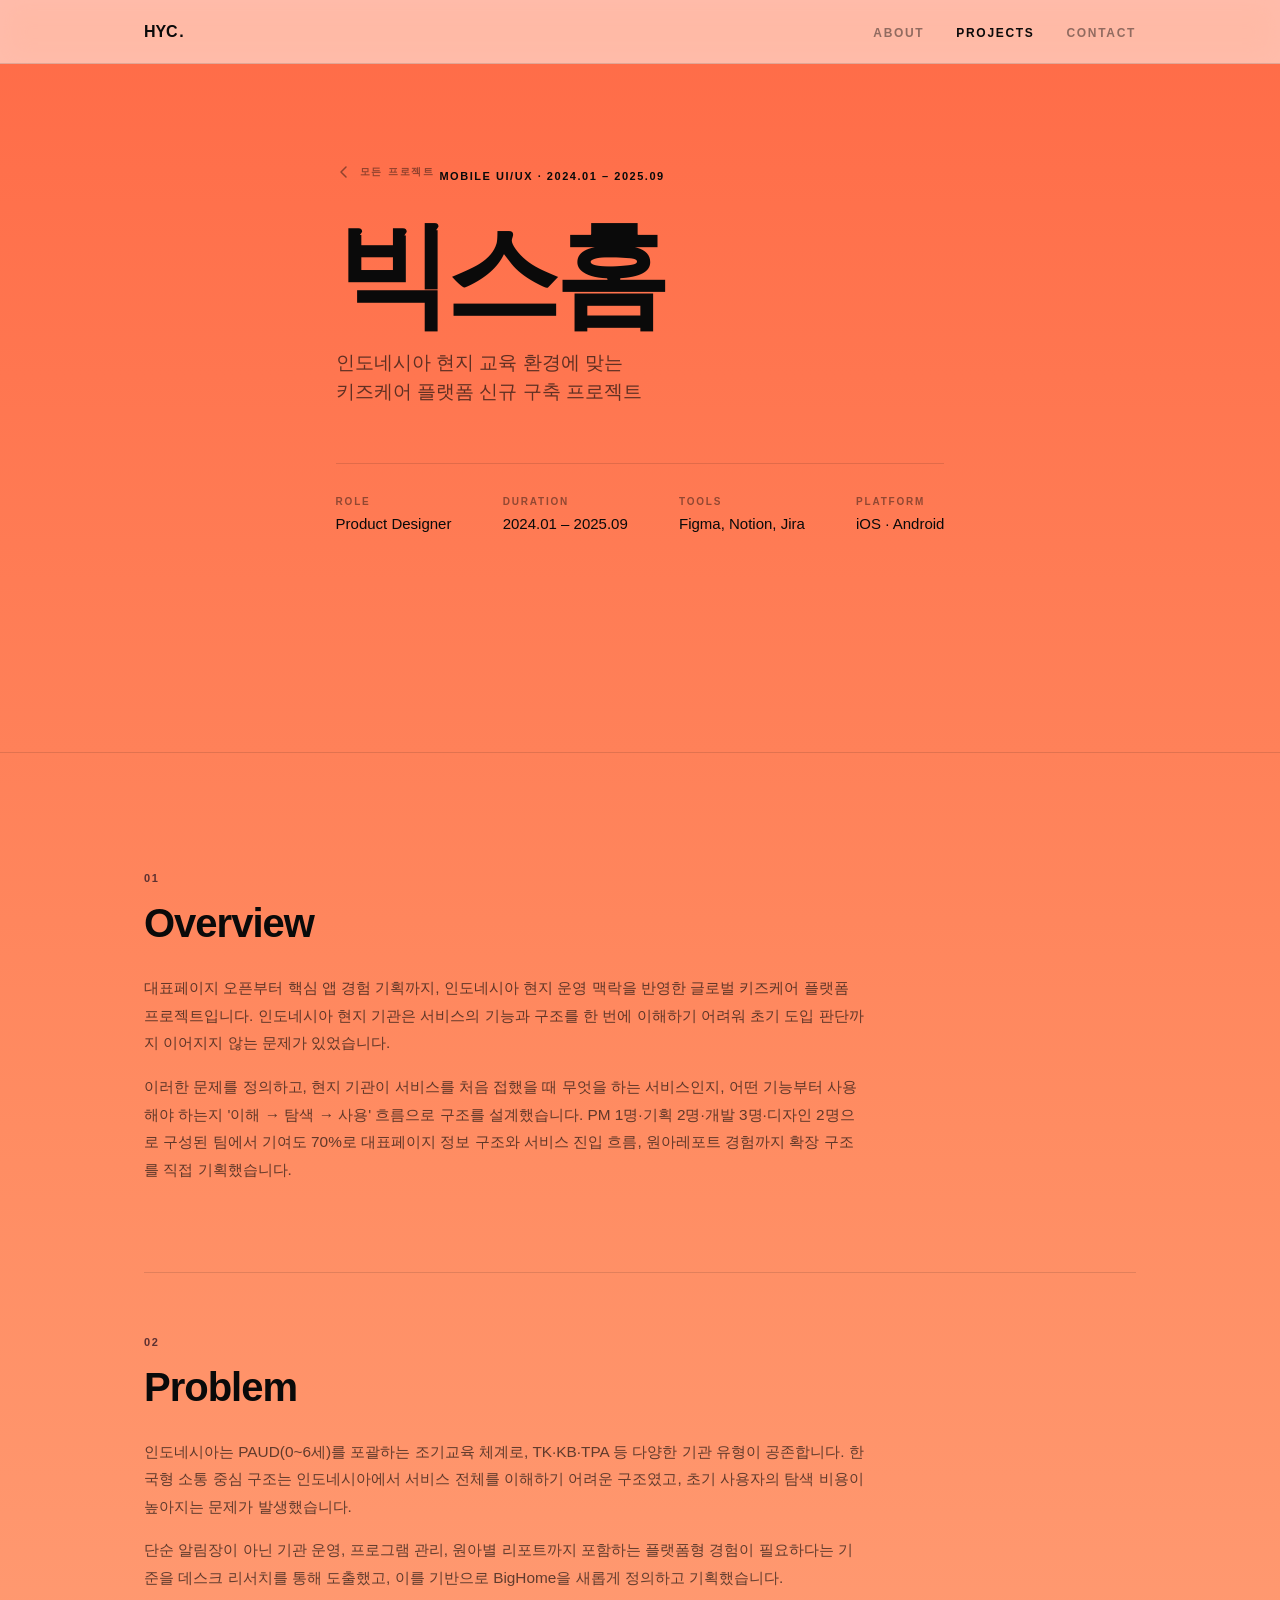
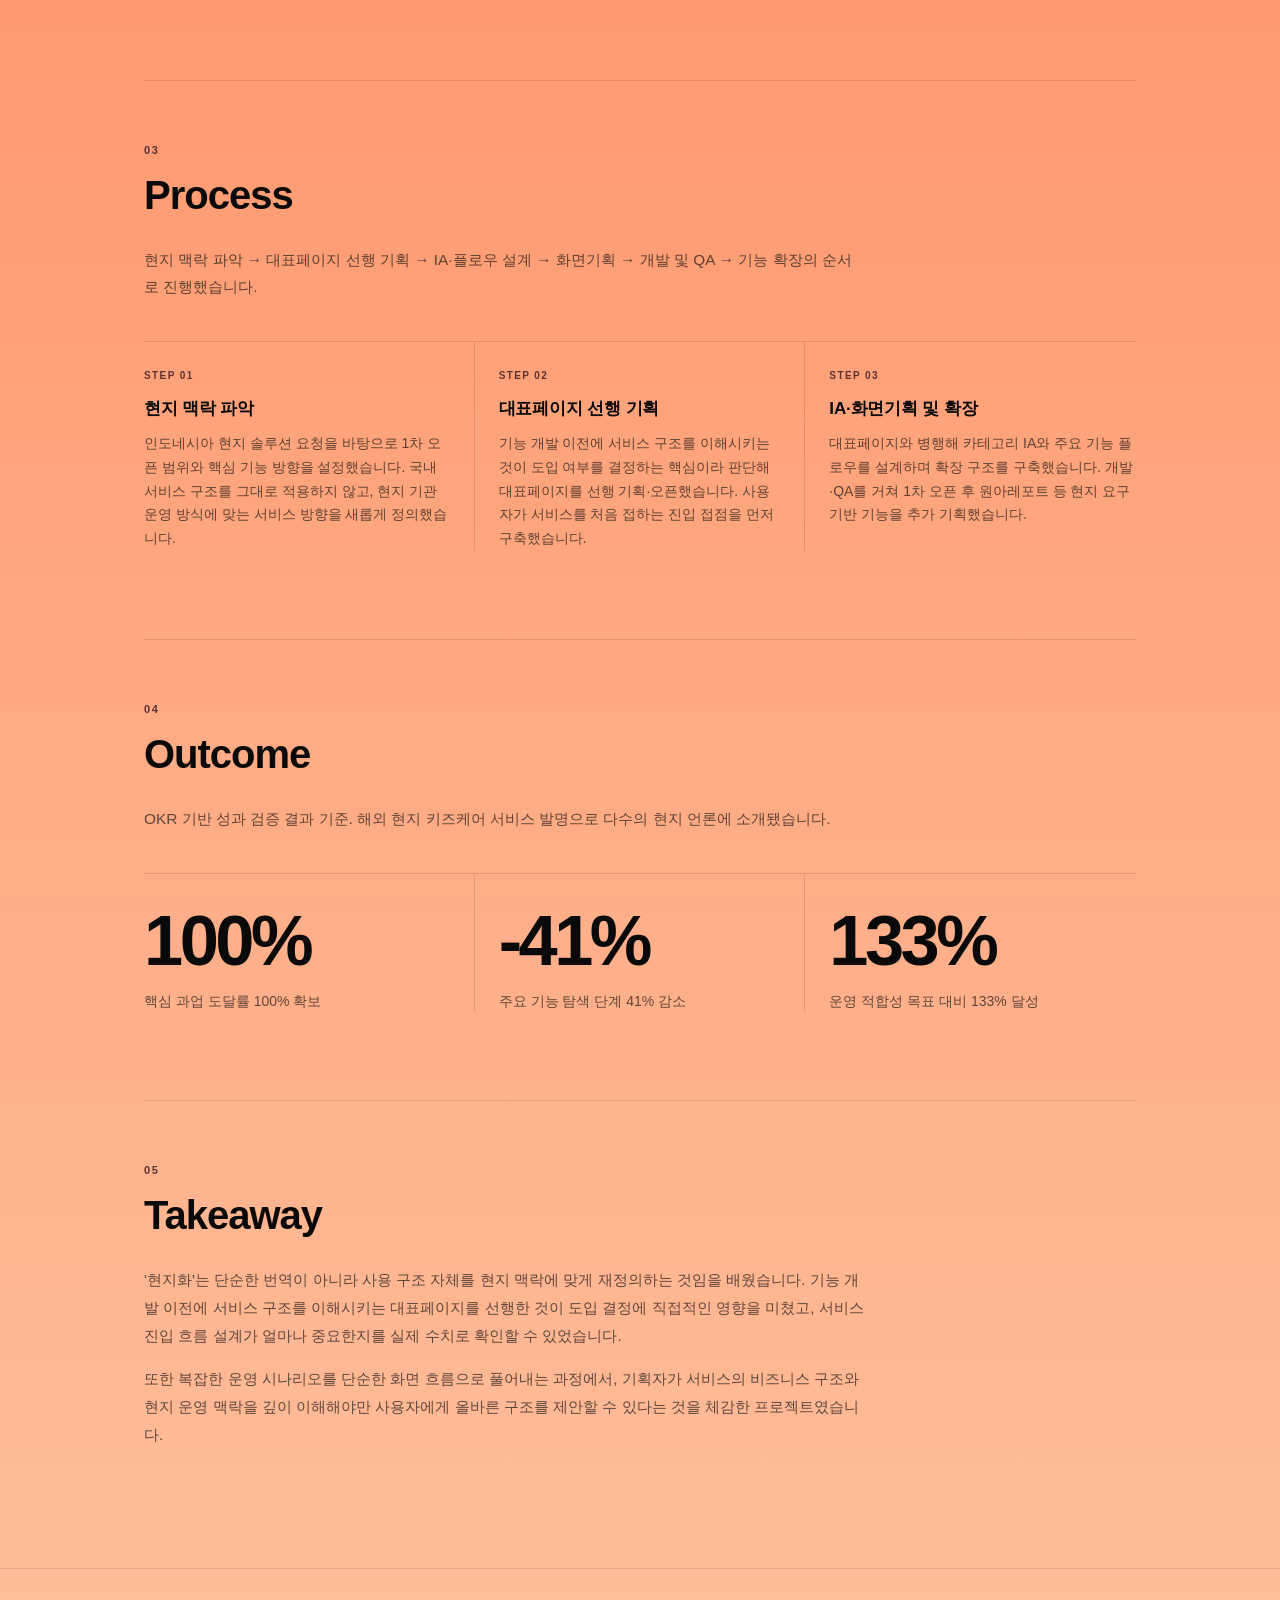
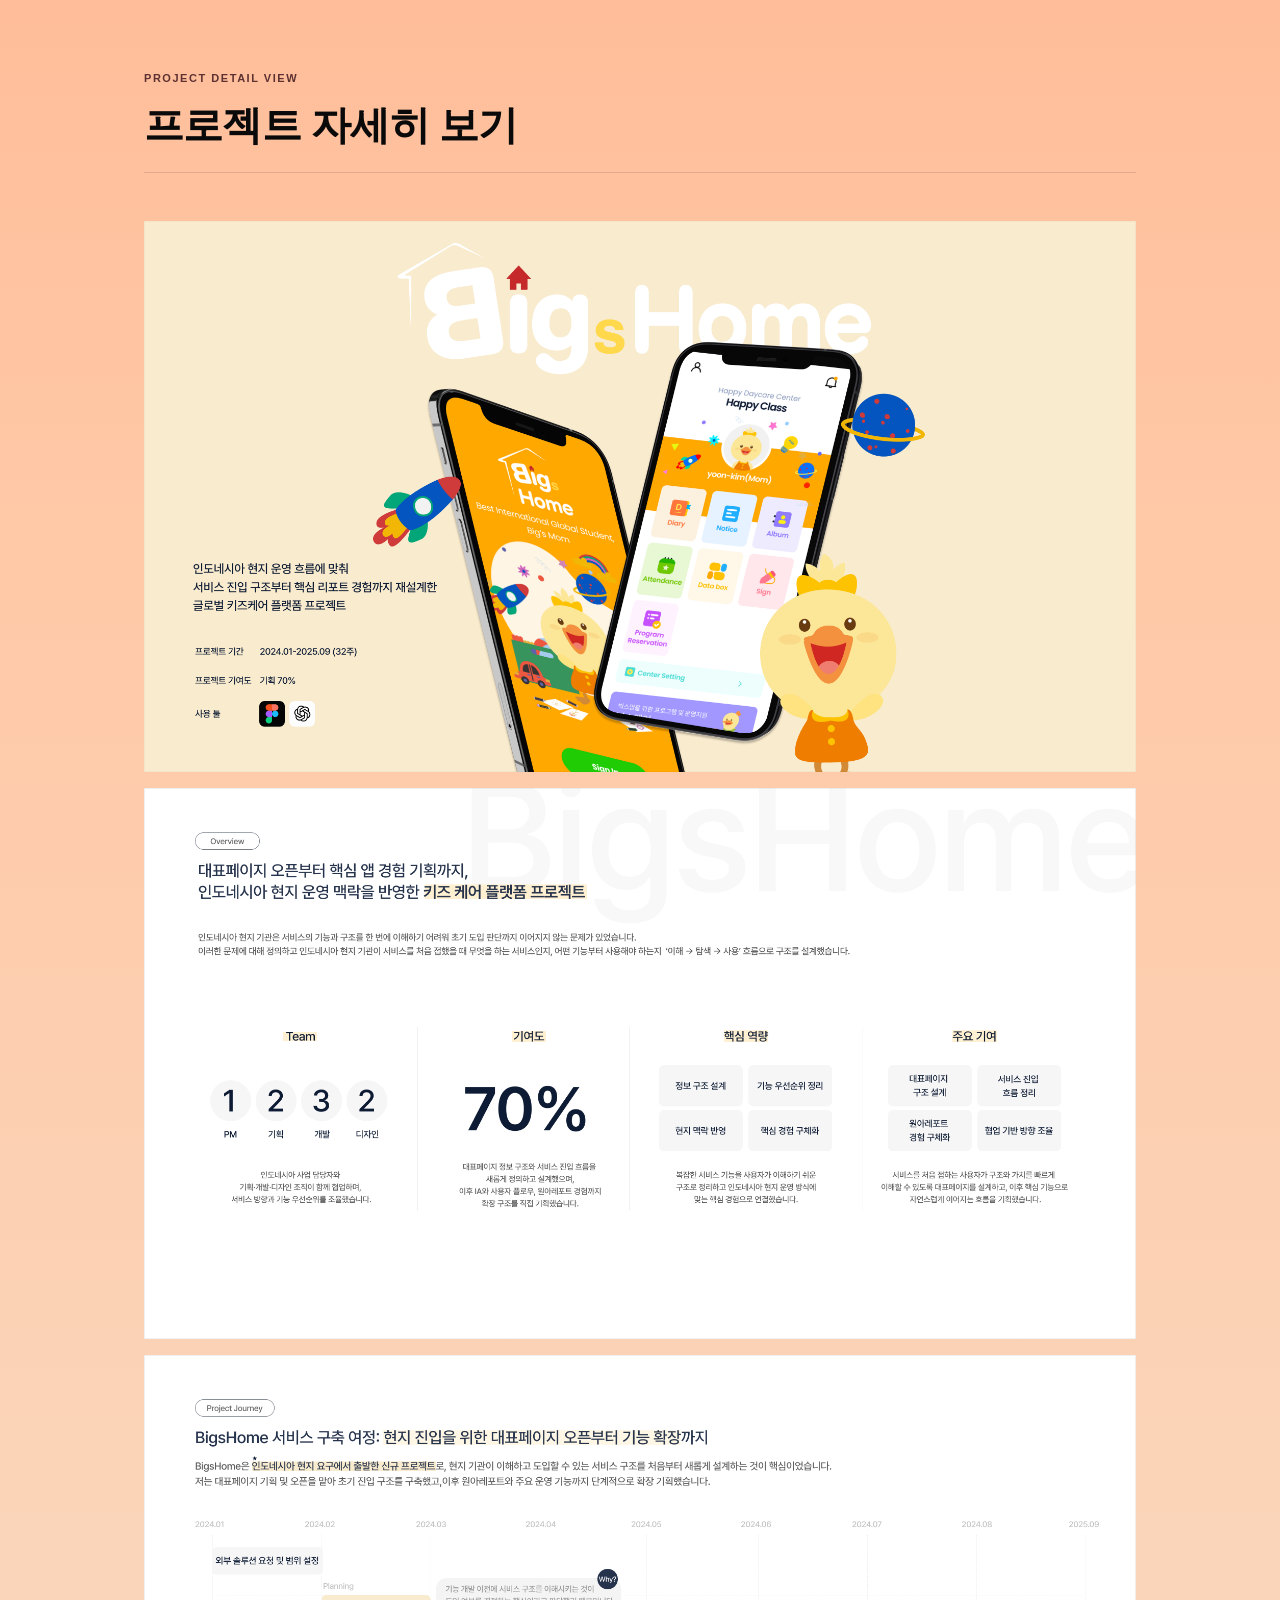
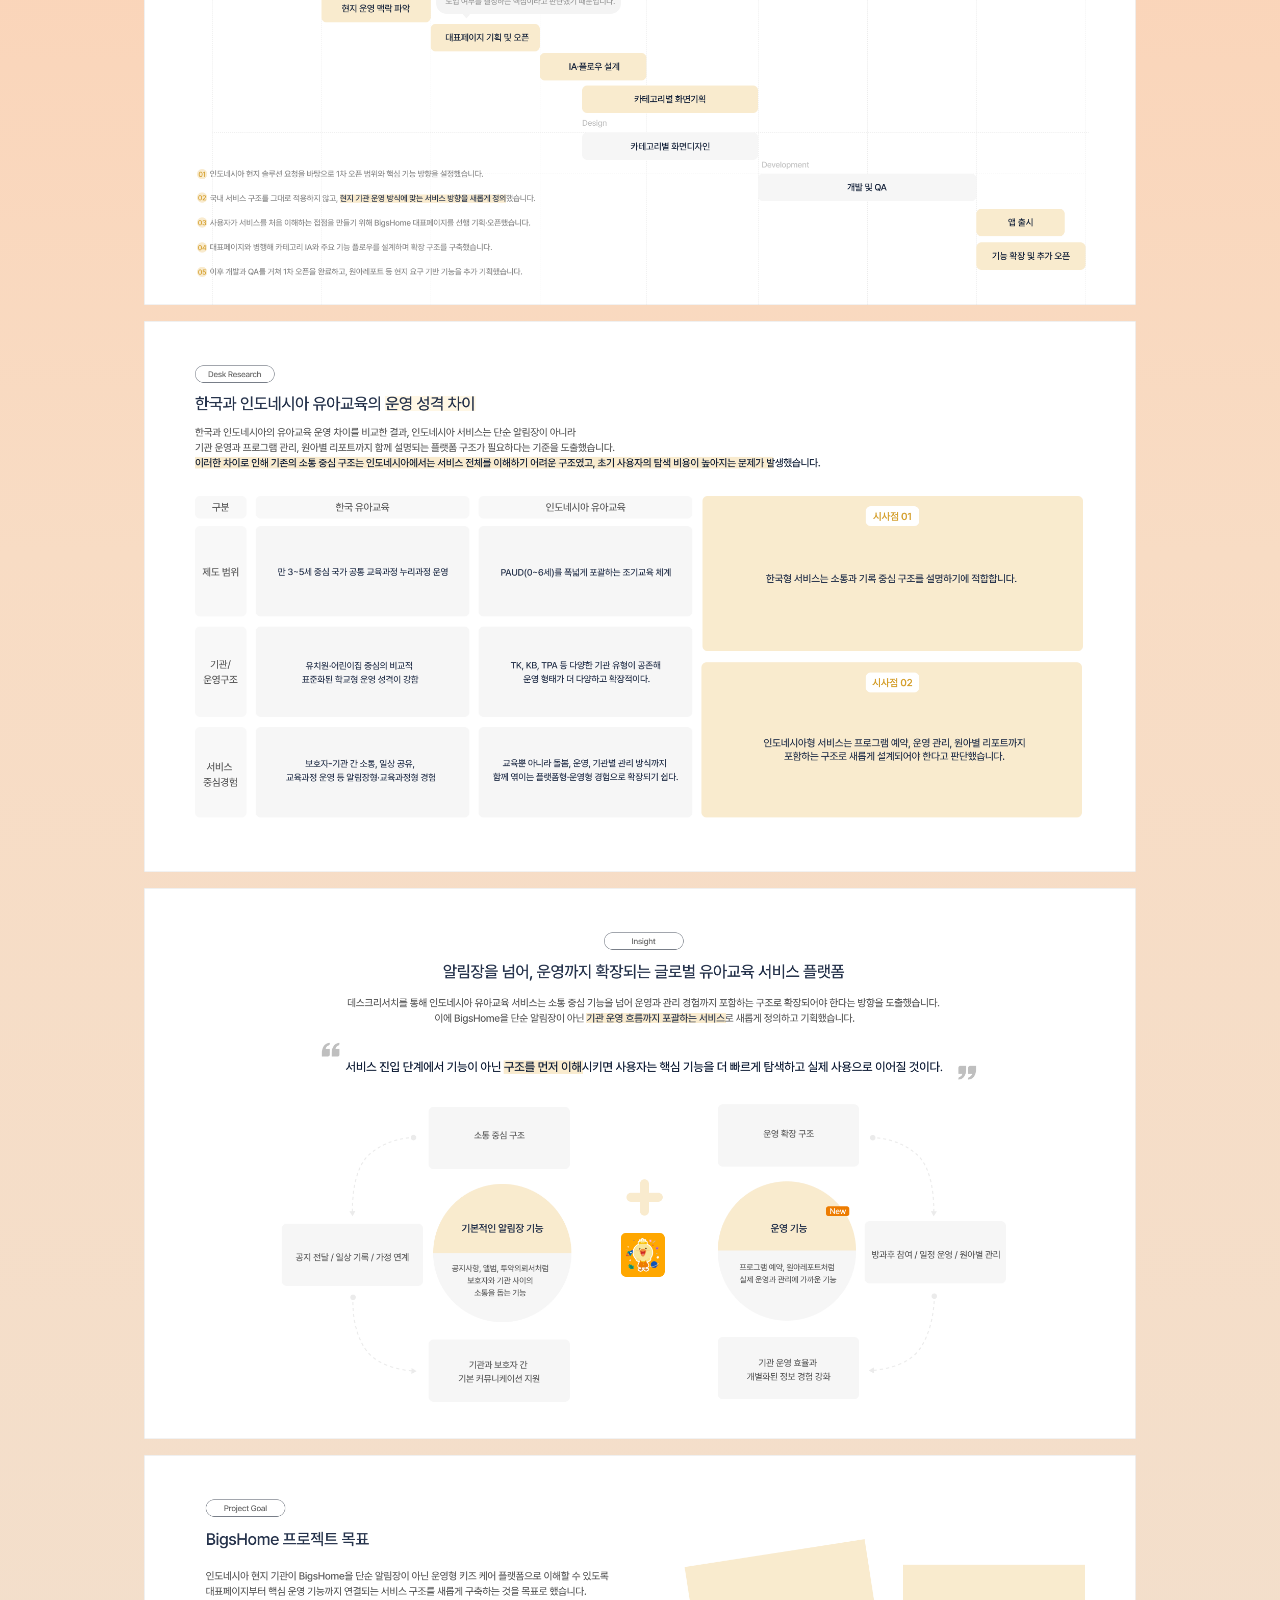
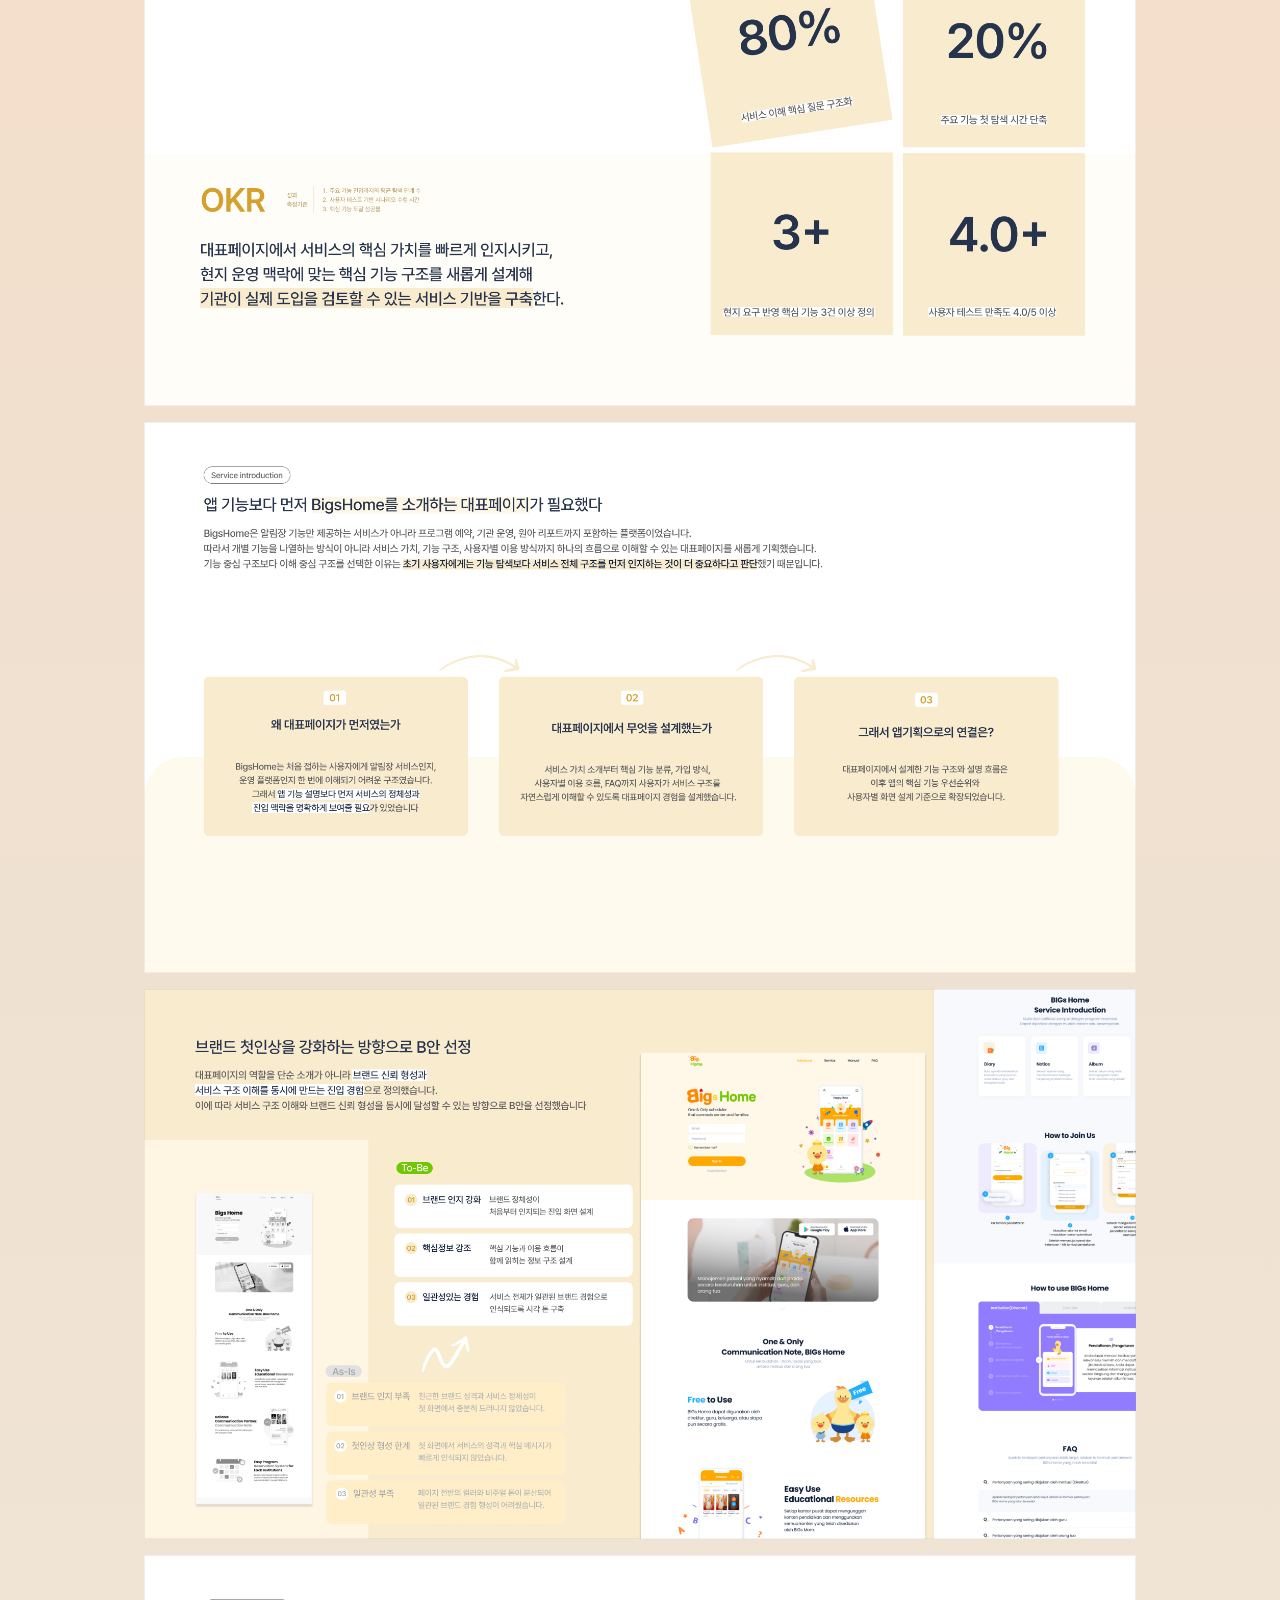
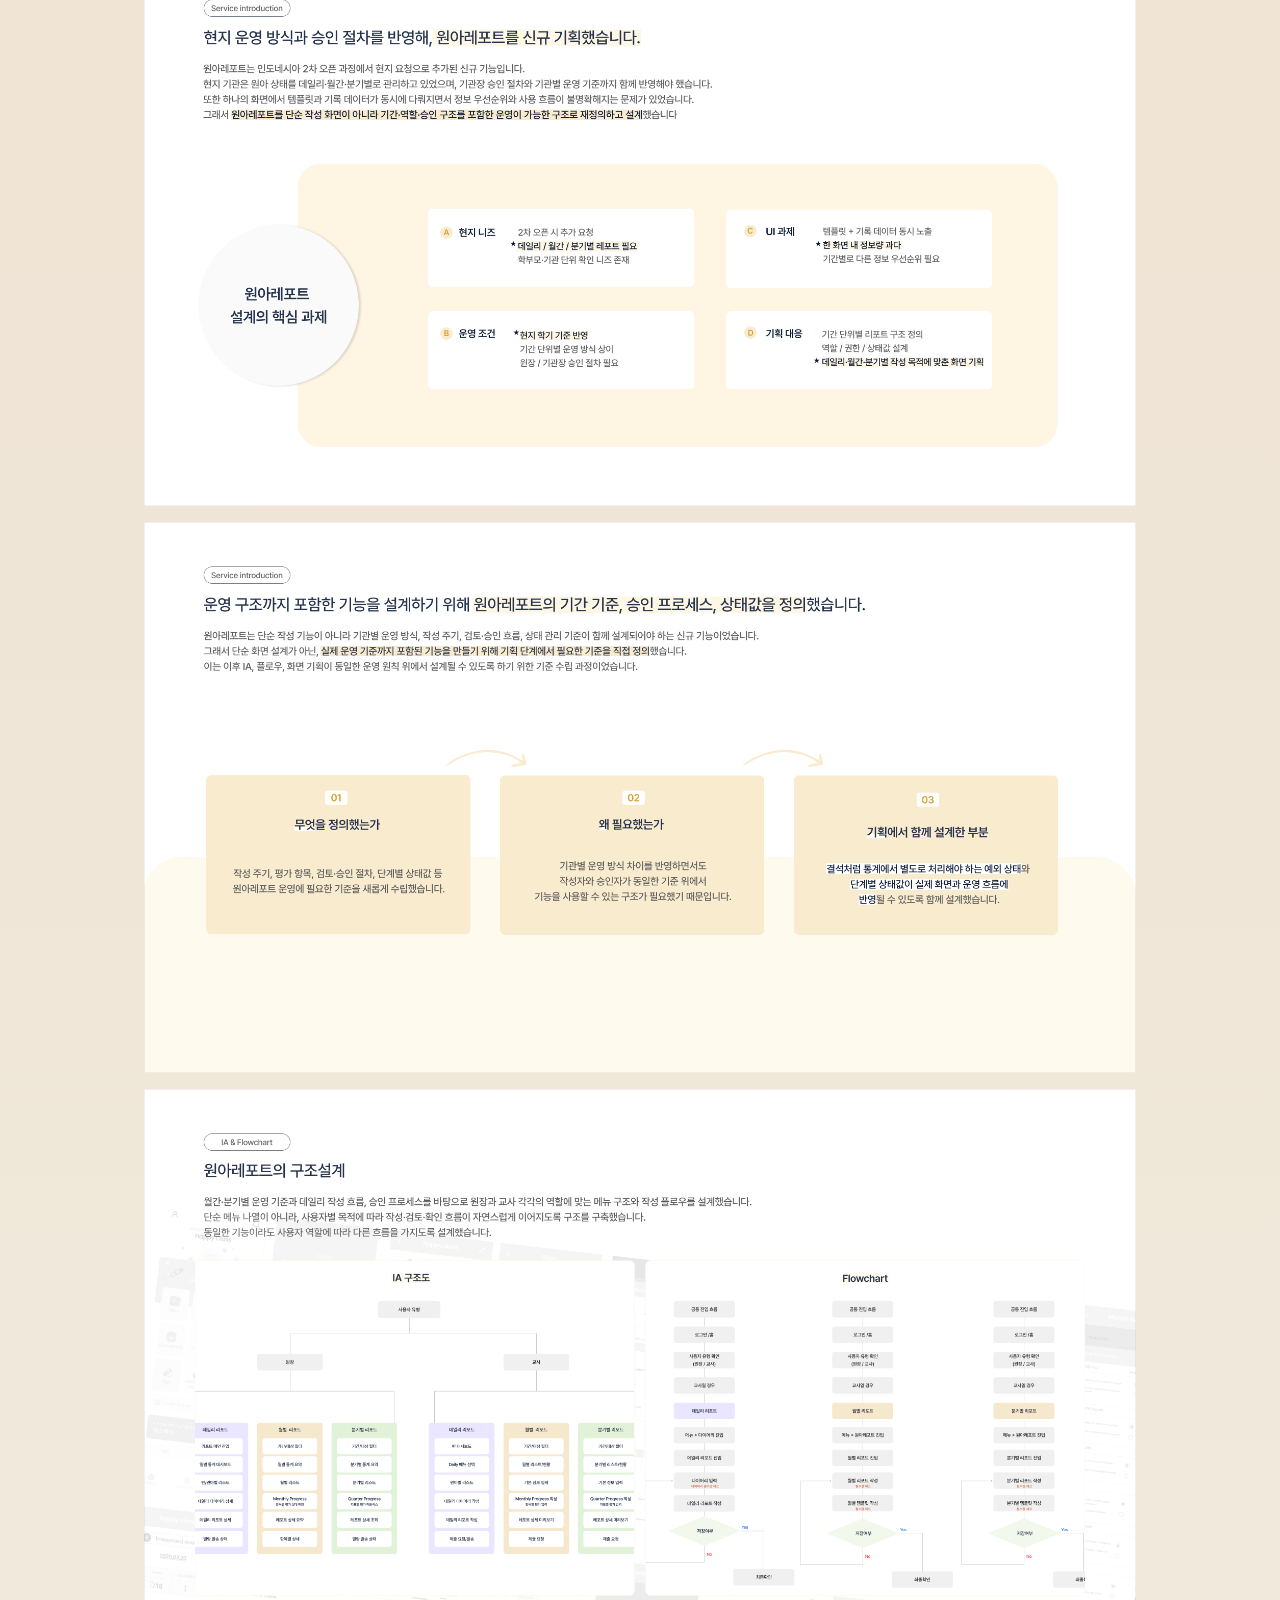
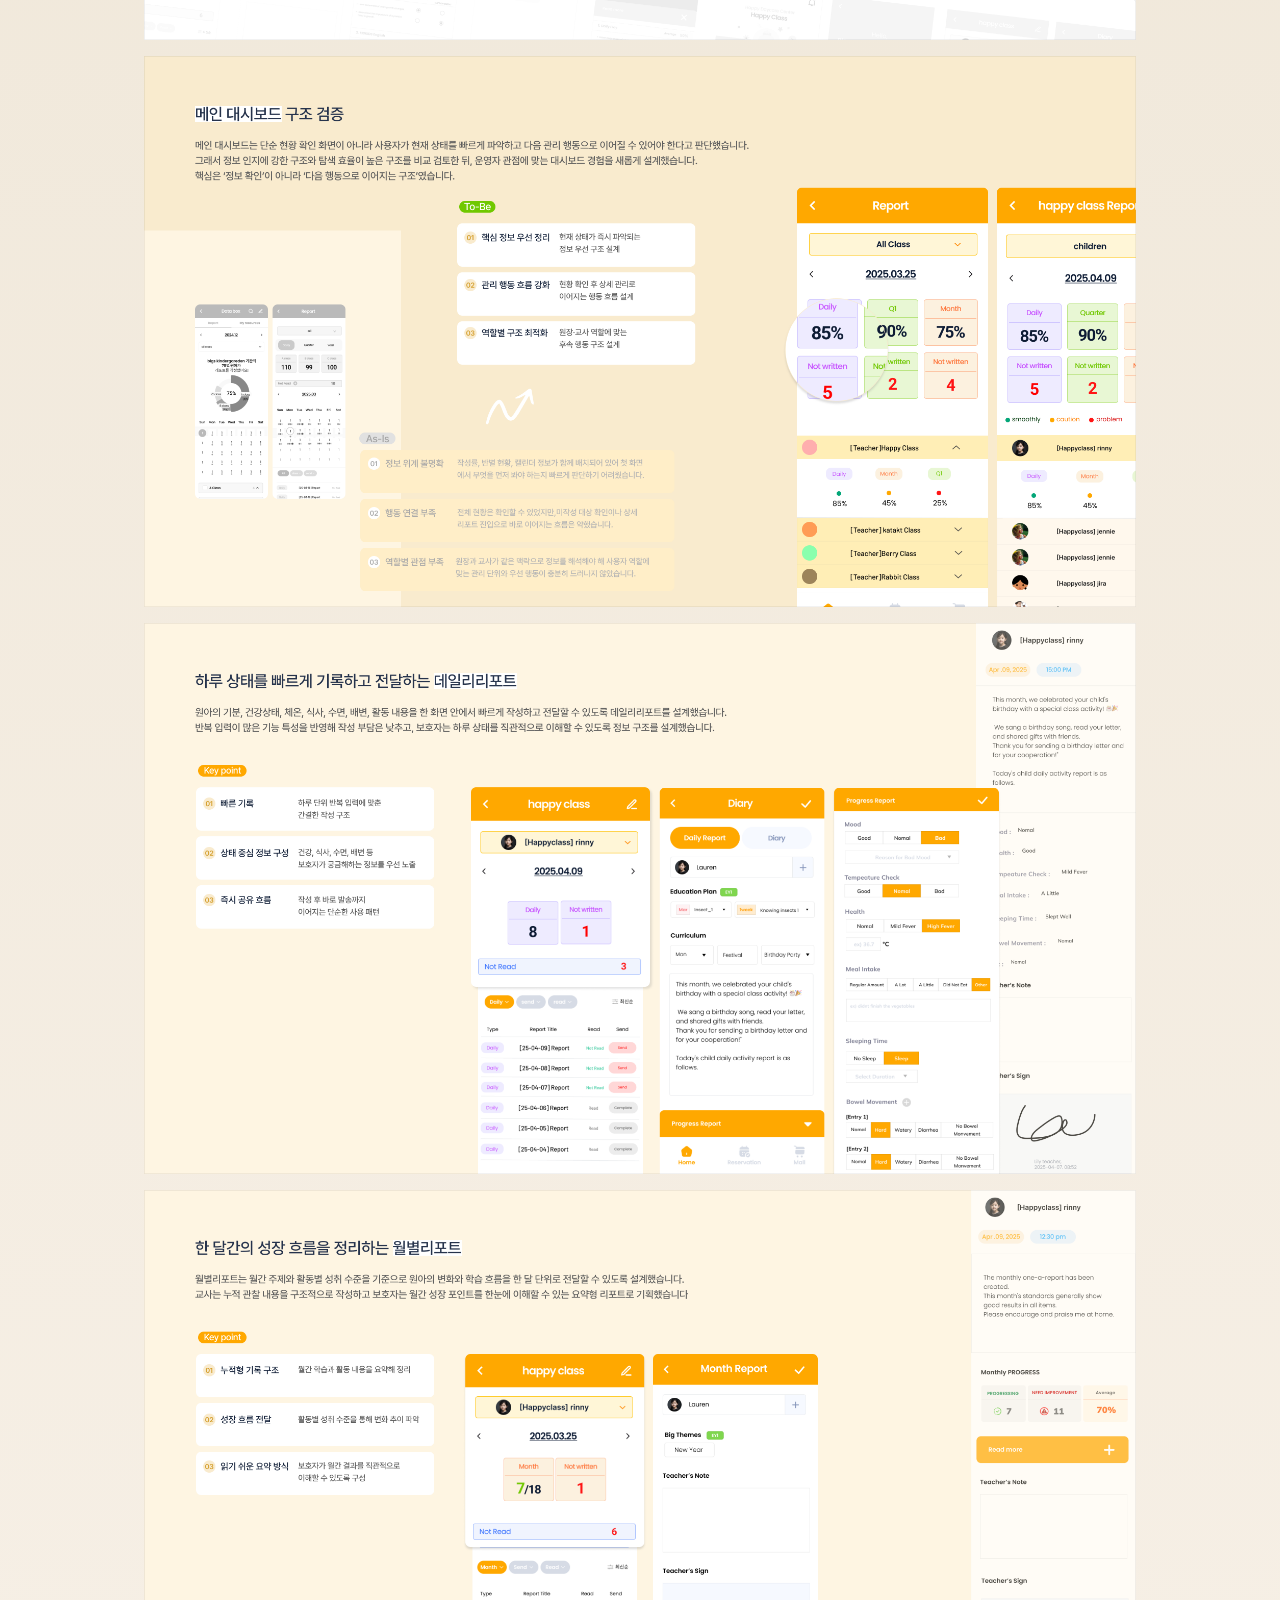
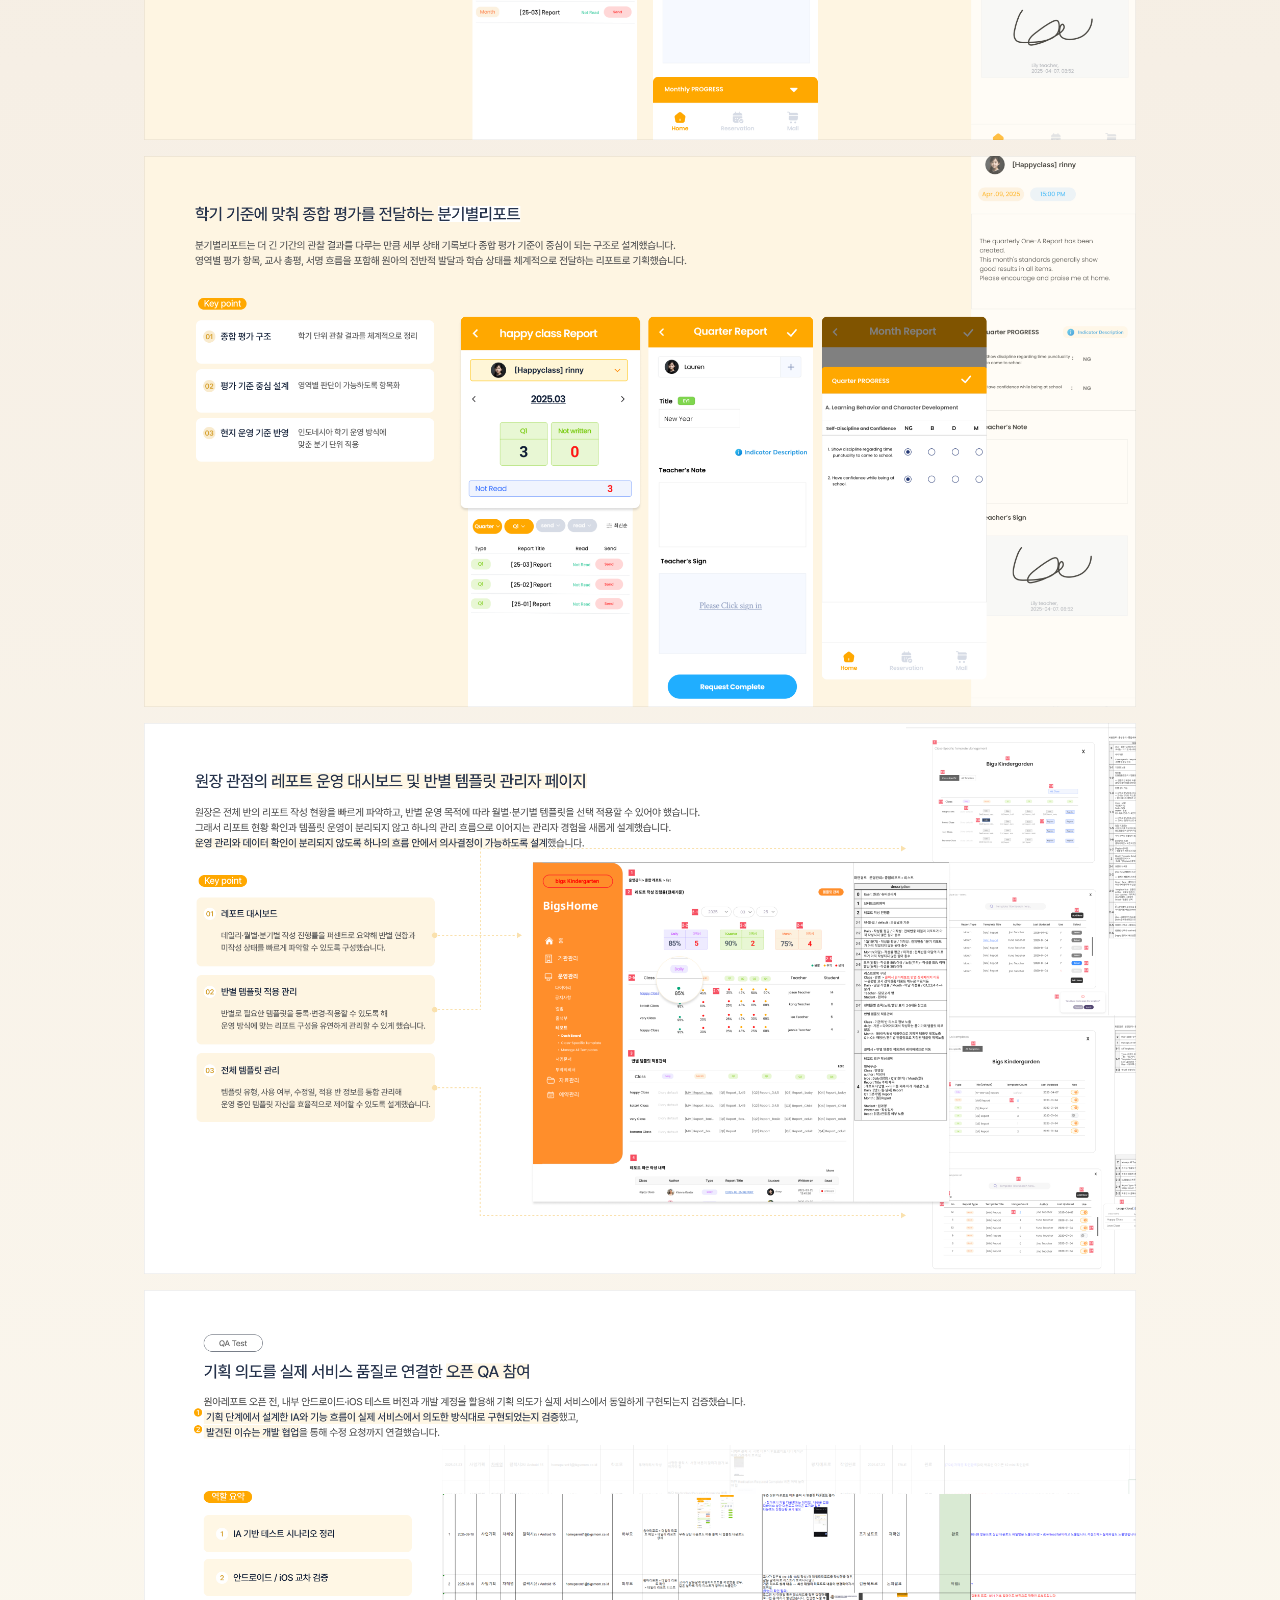
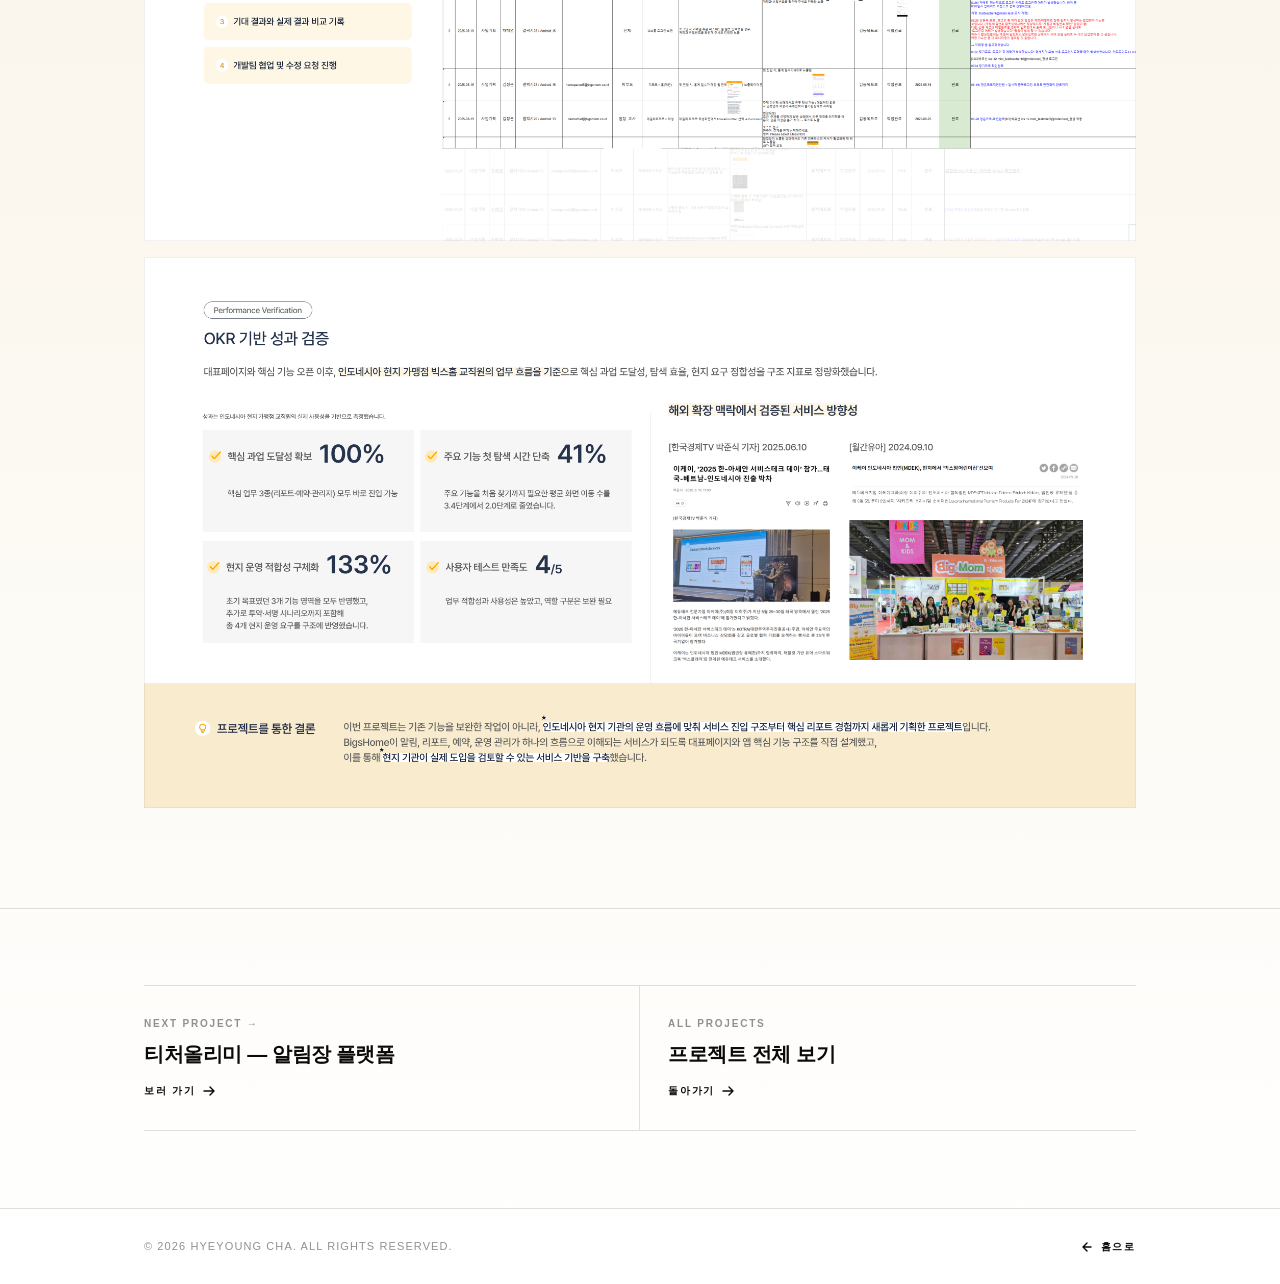
==== project-01.html @ 9a7ed99f "feat: initial portfolio site" ====
<!DOCTYPE html>
<html lang="ko">
<head>
  <meta charset="UTF-8" />
  <meta name="viewport" content="width=device-width, initial-scale=1.0" />
  <title>빅스홈 — 인도네시아 키즈케어 플랫폼 | Hyeyoung Cha</title>
  <meta name="description" content="인도네시아 현지 교육 환경과 운영 방식에 맞춘 키즈케어 플랫폼 신규 구축 프로젝트. 핵심과업 도달률 100%, 평균이동단계 41% 개선." />
  <meta name="author" content="Hyeyoung Cha" />
  <meta property="og:type" content="article" />
  <meta property="og:title" content="빅스홈 — 인도네시아 키즈케어 플랫폼" />
  <meta property="og:description" content="인도네시아 현지 교육 환경과 운영 방식에 맞춘 키즈케어 플랫폼 신규 구축 프로젝트." />
  <meta property="og:image" content="images/01_bixhome/01_빅스홈_표지.png" />
  <meta property="og:locale" content="ko_KR" />
  <meta name="twitter:card" content="summary_large_image" />
  <meta name="twitter:title" content="빅스홈 — 인도네시아 키즈케어 플랫폼" />
  <meta name="twitter:image" content="images/01_bixhome/01_빅스홈_표지.png" />
  <link rel="stylesheet" href="style.css" />
</head>
<body>

<nav id="nav">
  <div class="container nav-inner">
    <a href="index.html" class="nav-logo">HYC<span>.</span></a>
    <ul class="nav-links">
      <li><a href="index.html#about">About</a></li>
      <li><a href="index.html#projects" class="active">Projects</a></li>
      <li><a href="index.html#contact">Contact</a></li>
    </ul>
    <button class="nav-toggle" aria-label="메뉴 열기">
      <span></span><span></span><span></span>
    </button>
  </div>
</nav>
<nav class="nav-drawer">
  <a href="index.html#about">About</a>
  <a href="index.html#projects">Projects</a>
  <a href="index.html#contact">Contact</a>
</nav>

<!-- ── Project Hero ── -->
<section class="project-hero">
  <div class="container">
    <div class="project-hero-inner">
      <a href="index.html#projects" class="project-back">
        <svg width="16" height="16" viewBox="0 0 16 16" fill="none">
          <path d="M10 3L5 8l5 5" stroke="currentColor" stroke-width="1.5" stroke-linecap="round" stroke-linejoin="round"/>
        </svg>
        모든 프로젝트
      </a>
      <p class="eyebrow">Mobile UI/UX · 2024.01 – 2025.09</p>
      <h1 class="project-title">빅스홈</h1>
      <p class="project-tagline">
        인도네시아 현지 교육 환경에 맞는<br>
        키즈케어 플랫폼 신규 구축 프로젝트
      </p>
      <div class="project-meta-row">
        <div class="project-meta-item">
          <div class="project-meta-key">Role</div>
          <div class="project-meta-val">Product Designer</div>
        </div>
        <div class="project-meta-item">
          <div class="project-meta-key">Duration</div>
          <div class="project-meta-val">2024.01 – 2025.09</div>
        </div>
        <div class="project-meta-item">
          <div class="project-meta-key">Tools</div>
          <div class="project-meta-val">Figma, Notion, Jira</div>
        </div>
        <div class="project-meta-item">
          <div class="project-meta-key">Platform</div>
          <div class="project-meta-val">iOS · Android</div>
        </div>
      </div>
    </div>
  </div>
</section>


<!-- ── Project Body ── -->
<section class="project-body">
  <div class="container">

    <!-- Overview -->
    <div class="project-section reveal">
      <div class="project-section-num">01</div>
      <h2 class="project-section-title">Overview</h2>
      <p class="project-section-body">
        대표페이지 오픈부터 핵심 앱 경험 기획까지, 인도네시아 현지 운영 맥락을 반영한 글로벌 키즈케어 플랫폼 프로젝트입니다. 인도네시아 현지 기관은 서비스의 기능과 구조를 한 번에 이해하기 어려워 초기 도입 판단까지 이어지지 않는 문제가 있었습니다.
      </p>
      <p class="project-section-body">
        이러한 문제를 정의하고, 현지 기관이 서비스를 처음 접했을 때 무엇을 하는 서비스인지, 어떤 기능부터 사용해야 하는지 '이해 → 탐색 → 사용' 흐름으로 구조를 설계했습니다. PM 1명·기획 2명·개발 3명·디자인 2명으로 구성된 팀에서 기여도 70%로 대표페이지 정보 구조와 서비스 진입 흐름, 원아레포트 경험까지 확장 구조를 직접 기획했습니다.
      </p>
    </div>

    <!-- Problem -->
    <div class="project-section reveal">
      <div class="project-section-num">02</div>
      <h2 class="project-section-title">Problem</h2>
      <p class="project-section-body">
        인도네시아는 PAUD(0~6세)를 포괄하는 조기교육 체계로, TK·KB·TPA 등 다양한 기관 유형이 공존합니다. 한국형 소통 중심 구조는 인도네시아에서 서비스 전체를 이해하기 어려운 구조였고, 초기 사용자의 탐색 비용이 높아지는 문제가 발생했습니다.
      </p>
      <p class="project-section-body">
        단순 알림장이 아닌 기관 운영, 프로그램 관리, 원아별 리포트까지 포함하는 플랫폼형 경험이 필요하다는 기준을 데스크 리서치를 통해 도출했고, 이를 기반으로 BigHome을 새롭게 정의하고 기획했습니다.
      </p>
    </div>

    <!-- Process -->
    <div class="project-section reveal">
      <div class="project-section-num">03</div>
      <h2 class="project-section-title">Process</h2>
      <p class="project-section-body">현지 맥락 파악 → 대표페이지 선행 기획 → IA·플로우 설계 → 화면기획 → 개발 및 QA → 기능 확장의 순서로 진행했습니다.</p>
      <div class="process-steps">
        <div class="process-step">
          <div class="process-step-num">STEP 01</div>
          <div class="process-step-title">현지 맥락 파악</div>
          <p class="process-step-desc">인도네시아 현지 솔루션 요청을 바탕으로 1차 오픈 범위와 핵심 기능 방향을 설정했습니다. 국내 서비스 구조를 그대로 적용하지 않고, 현지 기관 운영 방식에 맞는 서비스 방향을 새롭게 정의했습니다.</p>
        </div>
        <div class="process-step">
          <div class="process-step-num">STEP 02</div>
          <div class="process-step-title">대표페이지 선행 기획</div>
          <p class="process-step-desc">기능 개발 이전에 서비스 구조를 이해시키는 것이 도입 여부를 결정하는 핵심이라 판단해 대표페이지를 선행 기획·오픈했습니다. 사용자가 서비스를 처음 접하는 진입 접점을 먼저 구축했습니다.</p>
        </div>
        <div class="process-step">
          <div class="process-step-num">STEP 03</div>
          <div class="process-step-title">IA·화면기획 및 확장</div>
          <p class="process-step-desc">대표페이지와 병행해 카테고리 IA와 주요 기능 플로우를 설계하며 확장 구조를 구축했습니다. 개발·QA를 거쳐 1차 오픈 후 원아레포트 등 현지 요구 기반 기능을 추가 기획했습니다.</p>
        </div>
      </div>
    </div>

    <!-- Outcome -->
    <div class="project-section reveal">
      <div class="project-section-num">04</div>
      <h2 class="project-section-title">Outcome</h2>
      <p class="project-section-body">OKR 기반 성과 검증 결과 기준. 해외 현지 키즈케어 서비스 발명으로 다수의 현지 언론에 소개됐습니다.</p>
      <div class="outcome-grid">
        <div class="outcome-card">
          <div class="outcome-num">100%</div>
          <p class="outcome-desc">핵심 과업 도달률 100% 확보</p>
        </div>
        <div class="outcome-card">
          <div class="outcome-num">-41%</div>
          <p class="outcome-desc">주요 기능 탐색 단계 41% 감소</p>
        </div>
        <div class="outcome-card">
          <div class="outcome-num">133%</div>
          <p class="outcome-desc">운영 적합성 목표 대비 133% 달성</p>
        </div>
      </div>
    </div>

    <!-- Reflection -->
    <div class="project-section reveal">
      <div class="project-section-num">05</div>
      <h2 class="project-section-title">Takeaway</h2>
      <p class="project-section-body">
        '현지화'는 단순한 번역이 아니라 사용 구조 자체를 현지 맥락에 맞게 재정의하는 것임을 배웠습니다. 기능 개발 이전에 서비스 구조를 이해시키는 대표페이지를 선행한 것이 도입 결정에 직접적인 영향을 미쳤고, 서비스 진입 흐름 설계가 얼마나 중요한지를 실제 수치로 확인할 수 있었습니다.
      </p>
      <p class="project-section-body">
        또한 복잡한 운영 시나리오를 단순한 화면 흐름으로 풀어내는 과정에서, 기획자가 서비스의 비즈니스 구조와 현지 운영 맥락을 깊이 이해해야만 사용자에게 올바른 구조를 제안할 수 있다는 것을 체감한 프로젝트였습니다.
      </p>
    </div>

  </div>
</section>

<!-- ── Image Gallery ── -->
<section class="project-gallery">
  <div class="container">
    <div class="gallery-header">
      <p class="eyebrow">Project Detail View</p>
      <h2>프로젝트 자세히 보기</h2>
    </div>
    <div class="gallery-grid">
      <img src="images/01_bixhome/01_빅스홈_표지.png" loading="lazy" alt="빅스홈 표지" class="gallery-img" />
      <img src="images/01_bixhome/02_빅스홈_프로젝트 소개.png" loading="lazy" alt="프로젝트 소개" class="gallery-img" />
      <img src="images/01_bixhome/03_빅스홈_프로젝트 저니.png" loading="lazy" alt="프로젝트 저니" class="gallery-img" />
      <img src="images/01_bixhome/04_빅스홈_현지맥락파악.png" loading="lazy" alt="현지맥락파악" class="gallery-img" />
      <img src="images/01_bixhome/05_빅스홈_인사이트.png" loading="lazy" alt="인사이트" class="gallery-img" />
      <img src="images/01_bixhome/06_빅스홈_프로젝트 목표 및 OKR.png" loading="lazy" alt="프로젝트 목표 및 OKR" class="gallery-img" />
      <img src="images/01_bixhome/07_빅스홈_대표페이지 서비스 소개.png" loading="lazy" alt="대표페이지 서비스 소개" class="gallery-img" />
      <img src="images/01_bixhome/08_빅스홈_대표페이지 서비스 소개.png" loading="lazy" alt="대표페이지 서비스 소개" class="gallery-img" />
      <img src="images/01_bixhome/09_빅스홈_원아레포트 서비스 소개.png" loading="lazy" alt="원아레포트 서비스 소개" class="gallery-img" />
      <img src="images/01_bixhome/10_빅스홈_원아레포트 서비스 소개.png" loading="lazy" alt="원아레포트 서비스 소개" class="gallery-img" />
      <img src="images/01_bixhome/11_빅스홈_원아레포트 서비스 소개.png" loading="lazy" alt="원아레포트 서비스 소개" class="gallery-img" />
      <img src="images/01_bixhome/12_빅스홈_원아레포트 서비스 소개.png" loading="lazy" alt="원아레포트 서비스 소개" class="gallery-img" />
      <img src="images/01_bixhome/13_빅스홈_원아레포트 서비스 소개.png" loading="lazy" alt="원아레포트 서비스 소개" class="gallery-img" />
      <img src="images/01_bixhome/14_빅스홈_원아레포트 서비스 소개.png" loading="lazy" alt="원아레포트 서비스 소개" class="gallery-img" />
      <img src="images/01_bixhome/15_빅스홈_원아레포트 서비스 소개.png" loading="lazy" alt="원아레포트 서비스 소개" class="gallery-img" />
      <img src="images/01_bixhome/16_빅스홈_원아레포트 관리자화면설계.png" loading="lazy" alt="관리자화면설계" class="gallery-img" />
      <img src="images/01_bixhome/17_빅스홈_원아레포트 QA진행.png" loading="lazy" alt="QA진행" class="gallery-img" />
      <img src="images/01_bixhome/18_빅스홈_OKR 기반성과검증.png" loading="lazy" alt="OKR 기반성과검증" class="gallery-img" />
    </div>
  </div>
</section>

<!-- ── Project Navigation ── -->
<div class="project-nav-section">
  <div class="container">
    <div class="project-nav-grid">
      <a href="project-02.html" class="project-nav-card">
        <div class="project-nav-dir">Next Project →</div>
        <div class="project-nav-title">티처올리미 — 알림장 플랫폼</div>
        <div class="project-nav-cta">
          보러 가기
          <svg width="14" height="14" viewBox="0 0 14 14" fill="none">
            <path d="M2 7h10M8 3l4 4-4 4" stroke="currentColor" stroke-width="1.4" stroke-linecap="round" stroke-linejoin="round"/>
          </svg>
        </div>
      </a>
      <a href="index.html#projects" class="project-nav-card">
        <div class="project-nav-dir">All Projects</div>
        <div class="project-nav-title">프로젝트 전체 보기</div>
        <div class="project-nav-cta">
          돌아가기
          <svg width="14" height="14" viewBox="0 0 14 14" fill="none">
            <path d="M2 7h10M8 3l4 4-4 4" stroke="currentColor" stroke-width="1.4" stroke-linecap="round" stroke-linejoin="round"/>
          </svg>
        </div>
      </a>
    </div>
  </div>
</div>

<!-- ── Footer ── -->
<footer>
  <div class="container footer-inner">
    <p class="footer-copy">© 2026 Hyeyoung Cha. All rights reserved.</p>
    <a href="index.html" class="footer-back">
      <svg width="14" height="14" viewBox="0 0 14 14" fill="none">
        <path d="M10 7H2M6 3L2 7l4 4" stroke="currentColor" stroke-width="1.4" stroke-linecap="round" stroke-linejoin="round"/>
      </svg>
      홈으로
    </a>
  </div>
</footer>

<button id="back-to-top" aria-label="맨 위로 이동">
  <svg width="18" height="18" viewBox="0 0 24 24" fill="none" stroke="currentColor" stroke-width="2" stroke-linecap="round" stroke-linejoin="round"><polyline points="18 15 12 9 6 15"/></svg>
</button>

<script src="main.js"></script>
</body>
</html>
---- style.css ----
@import url("https://cdn.jsdelivr.net/gh/orioncactus/pretendard@v1.3.9/dist/web/static/pretendard.min.css");

/* ─── Variables (Coral gradient palette) ─── */
:root {
  --ink:    #0A0A0A;
  --ink-65: rgba(10,10,10,.65);
  --ink-45: rgba(10,10,10,.45);
  --ink-35: rgba(10,10,10,.35);
  --ink-25: rgba(10,10,10,.25);
  --ink-12: rgba(10,10,10,.12);
  --ink-06: rgba(10,10,10,.06);
  --paper:  #FDFDFD;
  --paper-2:#F5F4F0;

  --rust:        #5D3131;
  --rust-25:     rgba(93,49,49,.25);
  --coral:       #FF8C61;
  --coral-soft:  #FF986E;
  --coral-line:  rgba(255,128,88,.25);

  --nav-h: 64px;
  --max:   1120px;
  --pad:   clamp(20px, 5vw, 80px);
  --r:     20px;
}

/* ─── Reset ─── */
*, *::before, *::after { box-sizing: border-box; margin: 0; padding: 0; }
html { scroll-behavior: smooth; }
body {
  font-family: 'Pretendard', -apple-system, BlinkMacSystemFont, sans-serif;
  background:
    linear-gradient(
      180deg,
      #FF6B47 0%,
      #FF8C62 8%,
      #FFA982 16%,
      #FFC7A5 26%,
      #F8DCC4 38%,
      #EFE1D1 52%,
      #F0E8DA 66%,
      #F6EFE5 80%,
      #FBF7EE 92%,
      #FFFFFF 100%
    )
    no-repeat;
  background-attachment: scroll;
  color: var(--ink);
  -webkit-font-smoothing: antialiased;
  overflow-x: hidden;
}
img { display: block; width: 100%; }
a { color: inherit; text-decoration: none; }

/* ─── Typography ─── */
.display {
  font-size: clamp(72px, 17vw, 200px);
  font-weight: 800;
  line-height: 0.9;
  letter-spacing: -0.05em;
}
h1 { font-size: clamp(36px, 5vw, 64px); font-weight: 700; line-height: 1.1; letter-spacing: -0.025em; }
h2 { font-size: clamp(28px, 3.5vw, 48px); font-weight: 700; line-height: 1.15; letter-spacing: -0.02em; }
h3 { font-size: clamp(18px, 1.8vw, 24px); font-weight: 600; line-height: 1.3; }
p  { line-height: 1.7; }

.eyebrow {
  display: inline-block;
  font-size: 11px;
  font-weight: 600;
  letter-spacing: 0.14em;
  text-transform: uppercase;
  color: var(--ink);
}
#about .eyebrow { color: var(--rust); }

/* ─── Layout ─── */
.container { max-width: var(--max); margin: 0 auto; padding: 0 var(--pad); }
section { padding: clamp(80px, 10vw, 120px) 0; }

/* ─── Nav ─── */
#nav {
  position: fixed;
  inset: 0 0 auto;
  z-index: 200;
  height: var(--nav-h);
  background: rgba(255,255,255,0.55);
  backdrop-filter: blur(14px) saturate(120%);
  -webkit-backdrop-filter: blur(14px) saturate(120%);
  border-bottom: 1px solid var(--ink-12);
  transition: background .3s, box-shadow .3s;
}
#nav.scrolled { background: rgba(255,255,255,0.78); box-shadow: 0 4px 24px rgba(0,0,0,.04); }
.nav-inner {
  height: 100%;
  display: flex;
  align-items: center;
  justify-content: space-between;
}
.nav-logo {
  font-size: 16px;
  font-weight: 800;
  color: var(--ink);
  letter-spacing: -0.01em;
  display: flex;
  align-items: center;
  gap: 2px;
}
.nav-logo span { color: var(--ink); }
.nav-links {
  display: flex;
  align-items: center;
  gap: 32px;
  list-style: none;
}
.nav-links a {
  font-size: 12px;
  font-weight: 600;
  letter-spacing: .14em;
  text-transform: uppercase;
  color: var(--ink-45);
  transition: color .2s;
}
.nav-links a:hover,
.nav-links a.active { color: var(--ink); }

.nav-toggle {
  display: none;
  flex-direction: column;
  gap: 5px;
  cursor: pointer;
  padding: 4px;
  background: none;
  border: none;
}
.nav-toggle span {
  display: block;
  width: 22px;
  height: 2px;
  background: var(--ink);
  border-radius: 0;
  transition: all .3s;
}
.nav-toggle.open span:nth-child(1) { transform: translateY(7px) rotate(45deg); }
.nav-toggle.open span:nth-child(2) { opacity: 0; }
.nav-toggle.open span:nth-child(3) { transform: translateY(-7px) rotate(-45deg); }

.nav-drawer {
  display: none;
  position: fixed;
  inset: var(--nav-h) 0 0;
  background: rgba(255,255,255,0.9);
  backdrop-filter: blur(14px);
  -webkit-backdrop-filter: blur(14px);
  z-index: 199;
  padding: 32px var(--pad);
  flex-direction: column;
  gap: 0;
  border-top: 1px solid var(--ink-12);
}
.nav-drawer.open { display: flex; }
.nav-drawer a {
  font-size: 22px;
  font-weight: 700;
  color: var(--ink);
  padding: 16px 0;
  border-bottom: 1px solid var(--ink-12);
}

/* ─── Buttons ─── */
.btn {
  display: inline-flex;
  align-items: center;
  gap: 8px;
  padding: 14px 26px;
  border-radius: var(--r);
  font-size: 11px;
  font-weight: 700;
  letter-spacing: 0.14em;
  text-transform: uppercase;
  transition: all .2s;
  cursor: pointer;
  border: 1px solid transparent;
}
.btn-primary {
  background: var(--paper);
  color: var(--coral-soft);
  border-color: var(--paper);
}
.btn-primary:hover { background: var(--paper); color: var(--coral-soft); border-color: var(--paper); }
.btn-ghost {
  background: transparent;
  color: var(--paper);
  border-color: var(--coral-soft);
}
.btn-ghost:hover { background: var(--paper); color: var(--coral-soft); border-color: var(--paper); }

/* 연락하기 hover 시 → 프로젝트 보기 버튼이 코랄 */
.hero-ctas:has(.btn-ghost:hover) .btn-primary {
  background: var(--coral-soft);
  color: var(--paper);
  border-color: var(--coral-soft);
}

/* ─── Hero (Masthead) ─── */
#hero {
  min-height: auto;
  background: transparent;
  display: flex;
  align-items: stretch;
  padding-top: var(--nav-h);
  padding-bottom: clamp(24px, 3vw, 48px);
  position: relative;
  overflow: hidden;
}
.hero-content {
  position: relative;
  z-index: 1;
  width: 100%;
  padding: clamp(32px, 5vw, 64px) 0 clamp(24px, 3vw, 40px);
  display: flex;
  flex-direction: column;
  align-items: center;
  text-align: center;
}
.hero-eyebrow {
  margin-bottom: clamp(40px, 6vw, 80px);
  padding-bottom: 20px;
  border-bottom: 1px solid rgba(255,255,255,0.35);
  width: 100%;
  display: flex;
  justify-content: space-between;
  font-size: 11px;
  font-weight: 600;
  letter-spacing: .14em;
  text-transform: uppercase;
  color: var(--paper);
}
.hero-eyebrow::after {
  content: "Vol. 01 — 2026";
  color: rgba(253,253,253,0.7);
}
.hero-name {
  color: var(--paper);
  margin: 0;
  display: block;
  font-family: 'Pretendard', sans-serif;
  font-weight: 800;
  letter-spacing: -0.05em;
  line-height: 0.9;
  font-size: clamp(72px, 17vw, 200px);
}
.hero-name-ko {
  font-size: clamp(11px, 1vw, 13px);
  font-weight: 600;
  font-family: 'Pretendard', sans-serif;
  color: var(--ink-65);
  letter-spacing: 0.32em;
  text-transform: uppercase;
  margin-top: clamp(24px, 3vw, 32px);
}
.hero-desc {
  max-width: 560px;
  font-size: clamp(15px, 1.2vw, 17px);
  color: var(--ink-65);
  line-height: 1.65;
  margin: clamp(24px, 3vw, 32px) auto 0;
}
.hero-ctas { display: flex; gap: 12px; flex-wrap: wrap; margin-top: clamp(32px, 4vw, 56px); justify-content: center; }

.hero-scroll {
  position: absolute;
  bottom: 24px;
  left: var(--pad);
  display: flex;
  align-items: center;
  gap: 10px;
  font-size: 10px;
  letter-spacing: 0.18em;
  text-transform: uppercase;
  color: rgba(253,253,253,0.65);
  animation: bob 2.5s ease-in-out infinite;
}
.hero-scroll svg { flex-shrink: 0; }
@keyframes bob {
  0%, 100% { transform: translateY(0); }
  50%       { transform: translateY(6px); }
}

/* ─── About ─── */
#about {
  background: transparent;
  border-top: 1px solid var(--ink-12);
  padding-top: clamp(40px, 5vw, 64px);
}
.about-grid {
  display: grid;
  grid-template-columns: 469px 1fr;
  gap: clamp(40px, 9vw, 157px);
  align-items: start;
}
.section-label { margin-bottom: 0; }
.about-lead {
  font-size: clamp(22px, 2.4vw, 28px);
  font-weight: 700;
  line-height: 1.4;
  letter-spacing: -0.015em;
  margin-top: 24px;
  color: var(--ink);
}
.about-body {
  font-size: 15px;
  color: var(--ink-65);
  line-height: 1.8;
  margin-top: 24px;
}
.about-body strong { color: var(--ink); font-weight: 600; }

.skills-wrap { padding-top: 4px; }
.skill-group {
  margin-bottom: 0;
  padding: 18px 0;
  border-bottom: 1px solid var(--ink-12);
}
.skill-group:first-child { padding-top: 0; }
.skill-group:last-child { border-bottom: none; }
.skill-group-label {
  font-size: 10px;
  font-weight: 700;
  letter-spacing: 0.14em;
  text-transform: uppercase;
  color: var(--rust);
  margin-bottom: 12px;
}
.tags { display: flex; flex-wrap: wrap; gap: 6px; }
.tag {
  padding: 5px 10px;
  background: transparent;
  border: 1px solid var(--coral);
  border-radius: var(--r);
  font-size: 12px;
  font-weight: 400;
  color: var(--rust);
  transition: all .2s;
}
.tag:hover { background: var(--coral); color: var(--paper); border-color: var(--coral); }

.stats-row {
  display: grid;
  grid-template-columns: repeat(3, 1fr);
  gap: 24px;
  margin-top: 32px;
  padding-top: 32px;
  border-top: 1px solid var(--coral-line);
}
.stats-row > div {
  display: flex;
  flex-direction: column;
  align-items: center;
  text-align: center;
  gap: 10px;
  height: 78px;
  justify-content: space-between;
}
.stat-num {
  font-size: clamp(40px, 4.5vw, 56px);
  font-weight: 800;
  letter-spacing: -0.04em;
  line-height: 1;
  color: var(--paper);
}
.stat-num sup { color: var(--paper); font-size: .55em; vertical-align: super; }
.stat-desc {
  font-size: 10px;
  font-weight: 700;
  color: var(--rust);
  letter-spacing: .18em;
  text-transform: uppercase;
}
/* ─── Projects (Editorial List) ─── */
#projects {
  background: transparent !important;
  padding: clamp(80px, 10vw, 120px) 0 !important;
  border-top: 1px solid var(--ink-12);
}
.projects-header {
  display: flex;
  flex-direction: column;
  align-items: center;
  justify-content: center;
  text-align: center;
  margin-bottom: clamp(28px, 4vw, 56px);
  gap: 12px;
}
.projects-header h2 { color: var(--ink); margin-top: 12px; font-size: clamp(32px, 4vw, 48px); }
.projects-header .eyebrow { color: var(--ink); }

.projects-toolbar {
  display: flex;
  align-items: center;
  justify-content: space-between;
  gap: 24px;
  margin-bottom: 20px;
}
.projects-hint {
  font-size: 12px;
  letter-spacing: .04em;
  color: var(--ink-45);
}
.carousel-controls {
  display: inline-flex;
  gap: 10px;
}
.carousel-btn {
  width: 44px;
  height: 44px;
  display: inline-flex;
  align-items: center;
  justify-content: center;
  border-radius: 50%;
  border: 1px solid var(--ink-12);
  background: var(--paper);
  color: var(--ink);
  cursor: pointer;
  transition: background .2s, color .2s, border-color .2s, transform .2s;
}
.carousel-btn:hover { background: var(--ink); color: var(--paper); border-color: var(--ink); }
.carousel-btn:active { transform: scale(.95); }
.carousel-btn:disabled { opacity: .3; cursor: not-allowed; }
.carousel-btn:disabled:hover { background: var(--paper); color: var(--ink); border-color: var(--ink-12); }

.carousel-btn-expand .icon-close { display: none; }
.carousel-btn-expand.is-active { background: var(--ink); color: var(--paper); border-color: var(--ink); }
.carousel-btn-expand.is-active .icon-plus { display: none; }
.carousel-btn-expand.is-active .icon-close { display: block; }

.projects-grid {
  display: flex;
  flex-direction: row;
  align-items: stretch;
  gap: 20px;
  overflow-x: auto;
  overflow-y: hidden;
  scroll-snap-type: x mandatory;
  scroll-behavior: smooth;
  scroll-padding-left: 0;
  padding: 8px 0 48px;
  margin: 0;
  width: 100%;
  border-top: none;
  scrollbar-width: none;
  -ms-overflow-style: none;
}
.projects-grid::-webkit-scrollbar { display: none; }

.card {
  position: relative;
  /* 3개 카드 + 2개 gap(20px)이 캐러셀 콘텐츠 영역에 딱 맞도록 */
  flex: 0 0 calc((100% - 40px) / 3);
  display: flex;
  flex-direction: column;
  justify-content: flex-end;
  padding: 80px 28px 32px;
  border: none;
  border-radius: 28px;
  min-height: 360px;
  background: var(--ink);
  color: var(--paper);
  text-decoration: none;
  overflow: hidden;
  scroll-snap-align: start;
  transition: transform .3s ease, box-shadow .3s ease;
  box-shadow: 0 1px 2px rgba(10,10,10,.06);
}
.card:nth-child(3n+1) { background: var(--ink); color: var(--paper); }
.card:nth-child(3n+2) { background: var(--paper-2); color: var(--ink); }
.card:nth-child(3n+0) { background: var(--coral); color: var(--ink); }

/* Reveal — carousel은 staggered 없이 fade-in 만 */
.card.reveal,
.card.reveal.in { transform: none; }
.card.reveal { opacity: 0; }
.card.reveal.in { opacity: 1; }
.card:hover,
.card.reveal.in:hover { transform: translateY(-6px) scale(1.03); box-shadow: 0 18px 42px rgba(10,10,10,.18); }

/* ── Expanded grid view (3 x 2) ── */
.projects-grid.is-expanded {
  display: grid;
  grid-template-columns: repeat(3, 1fr);
  gap: 20px;
  overflow: visible;
  scroll-snap-type: none;
}
.projects-grid.is-expanded .card {
  flex: initial;
  width: auto;
  min-height: 320px;
  padding: 80px 28px 32px;
  border-radius: 28px;
  scroll-snap-align: none;
}
.projects-grid.is-expanded .card .card-title { font-size: clamp(18px, 1.6vw, 22px); }
.projects-grid.is-expanded .card .card-desc { font-size: 13.5px; }
.projects-grid.is-expanded .card .card-num { top: 20px; left: 22px; width: 40px; height: 40px; font-size: 11px; }
.projects-grid.is-expanded .card .card-arrow { top: 24px; right: 24px; }
.projects-grid.is-expanded .card[data-clone="1"] { display: none; }
.projects-grid.is-expanded ~ .carousel-prevnext,
.projects-toolbar.is-expanded .carousel-btn[data-dir] { opacity: .3; pointer-events: none; }

.card-num {
  position: absolute;
  top: 22px;
  left: 24px;
  width: 42px;
  height: 42px;
  display: inline-flex;
  align-items: center;
  justify-content: center;
  border-radius: 50%;
  background: rgba(255,255,255,.14);
  color: inherit;
  font-size: 12px;
  font-weight: 700;
  letter-spacing: 0;
}
.card:nth-child(3n+2) .card-num { background: rgba(10,10,10,.1); }
.card:nth-child(3n+0) .card-num { background: rgba(10,10,10,.16); }

.card-arrow {
  position: absolute;
  top: 24px;
  right: 24px;
  display: inline-flex;
  align-items: center;
  justify-content: center;
  color: inherit;
  opacity: .85;
  transition: transform .25s ease, opacity .25s ease;
}
.card:hover .card-arrow { transform: translate(3px, -3px); opacity: 1; }

.card-info {
  padding: 0;
  display: flex;
  flex-direction: column;
  gap: 10px;
}
.card-meta {
  display: flex;
  flex-direction: row;
  flex-wrap: wrap;
  align-items: center;
  gap: 10px;
  width: auto;
  margin-bottom: 4px;
  opacity: .9;
}
.card-type {
  font-size: 10px;
  font-weight: 700;
  letter-spacing: 0.14em;
  text-transform: uppercase;
  color: inherit;
}
.card-year {
  font-size: 11px;
  color: inherit;
  opacity: .7;
  letter-spacing: .04em;
}
.card-title {
  font-size: clamp(18px, 1.6vw, 22px);
  font-weight: 700;
  color: inherit;
  letter-spacing: -0.02em;
  margin: 0;
  line-height: 1.3;
}
.card-desc {
  font-size: 13.5px;
  color: inherit;
  opacity: .8;
  line-height: 1.65;
  margin: 0;
}

/* ─── Contact ─── */
#contact {
  background: transparent;
  border-top: 1px solid var(--ink-12);
}
.contact-grid {
  display: grid;
  grid-template-columns: 520px 1fr;
  gap: 80px;
  align-items: center;
}
#contact .eyebrow { color: var(--ink); }
.contact-headline {
  color: var(--ink);
  font-size: clamp(26px, 3vw, 36px);
  font-weight: 500;
  letter-spacing: -0.015em;
  line-height: 1.4;
  margin-top: 8px;
  font-family: 'Pretendard', sans-serif;
}
.contact-headline .hi {
  color: var(--ink);
  display: inline;
}
.contact-sub {
  font-size: 15px;
  color: var(--ink-65);
  margin-top: 24px;
  line-height: 1.7;
}

.contact-items {
  display: flex;
  flex-direction: column;
  gap: 0;
  border-top: 1px solid var(--ink-12);
}
.contact-item {
  display: flex;
  flex-direction: column;
  align-items: flex-start;
  gap: 6px;
  padding: 22px 0;
  border: none;
  border-bottom: 1px solid var(--ink-12);
  border-radius: 0;
  background: transparent !important;
  transition: padding .25s;
}
.contact-item:hover {
  border-color: var(--ink);
  background: transparent !important;
  transform: none !important;
  padding-left: 12px;
}
.contact-item-lbl {
  font-size: 10px;
  font-weight: 700;
  color: var(--ink-45);
  letter-spacing: .18em;
  text-transform: uppercase;
}
.contact-item-val {
  font-size: 16px;
  font-weight: 600;
  color: var(--ink);
  letter-spacing: -0.01em;
}

/* ─── Footer ─── */
footer {
  background: transparent;
  border-top: 1px solid var(--ink-12);
  padding: 28px 0;
}
.footer-inner {
  display: flex;
  align-items: center;
  justify-content: space-between;
  flex-wrap: wrap;
  gap: 12px;
}
.footer-copy {
  font-size: 11px;
  color: var(--ink-45);
  letter-spacing: .1em;
  text-transform: uppercase;
}
.footer-back {
  font-size: 10px;
  font-weight: 700;
  color: var(--ink);
  letter-spacing: .18em;
  text-transform: uppercase;
  display: flex;
  align-items: center;
  gap: 6px;
  transition: opacity .2s;
}
.footer-back:hover { opacity: .55; color: var(--ink); }

/* ─── Project Detail Pages ─── */
.project-hero {
  min-height: 50svh;
  background: transparent;
  padding-top: var(--nav-h);
  display: flex;
  align-items: flex-end;
  border-bottom: 1px solid var(--ink-12);
}
.project-hero-inner { padding: clamp(60px, 8vw, 100px) 0; width: 100%; }
.project-back {
  display: inline-flex;
  align-items: center;
  gap: 8px;
  font-size: 10px;
  font-weight: 700;
  letter-spacing: .18em;
  text-transform: uppercase;
  color: var(--ink-45);
  margin-bottom: 40px;
  transition: all .2s;
}
.project-back:hover { color: var(--ink); gap: 12px; }
.project-back svg { transition: transform .2s; }
.project-back:hover svg { transform: translateX(-3px); }

.project-hero-inner .eyebrow { margin-bottom: 20px; color: var(--ink); }
.project-title {
  color: var(--ink);
  margin-bottom: 20px;
  font-size: clamp(48px, 9vw, 140px);
  font-weight: 800;
  letter-spacing: -0.05em;
  line-height: 0.95;
}
.project-tagline {
  color: var(--ink-65);
  font-size: clamp(16px, 1.5vw, 20px);
  max-width: 640px;
  line-height: 1.5;
}
.project-meta-row {
  display: flex;
  gap: clamp(28px, 4vw, 56px);
  margin-top: 56px;
  padding-top: 32px;
  border-top: 1px solid var(--ink-12);
  flex-wrap: wrap;
}
.project-meta-key {
  font-size: 10px;
  font-weight: 700;
  letter-spacing: .18em;
  text-transform: uppercase;
  color: var(--ink-45);
  margin-bottom: 8px;
}
.project-meta-val { font-size: 15px; font-weight: 500; color: var(--ink); }

.project-mockup {
  background: var(--ink-06);
  border-top: 1px solid var(--ink-12);
  border-bottom: 1px solid var(--ink-12);
  padding: clamp(40px, 6vw, 80px) 0;
  display: flex;
  align-items: center;
  justify-content: center;
  overflow: hidden;
}
.mockup-placeholder {
  width: 100%;
  max-width: 960px;
  margin: 0 auto;
  border-radius: 0;
  overflow: hidden;
  aspect-ratio: 16/9;
  position: relative;
}

/* project body */
.project-body { background: transparent; }
.project-section {
  margin-bottom: clamp(56px, 7vw, 88px);
  padding-top: clamp(40px, 5vw, 64px);
  border-top: 1px solid var(--ink-12);
}
.project-section:first-of-type {
  border-top: none;
  padding-top: 0;
}
.project-section:last-child { margin-bottom: 0; }
.project-section-num {
  font-size: 11px;
  font-weight: 700;
  color: var(--rust);
  letter-spacing: .14em;
  line-height: 1;
  margin-bottom: 16px;
  text-transform: uppercase;
}
.project-section-title {
  font-size: clamp(28px, 3.5vw, 40px);
  font-weight: 700;
  letter-spacing: -0.025em;
  margin-bottom: 28px;
  color: var(--ink);
}
.project-section-body {
  font-size: clamp(15px, 1.2vw, 17px);
  color: var(--ink-65);
  line-height: 1.8;
  max-width: 720px;
}
.project-section-body + .project-section-body { margin-top: 16px; }

.process-steps {
  display: grid;
  grid-template-columns: repeat(3, 1fr);
  gap: 0;
  margin-top: 40px;
  border-top: 1px solid var(--ink-12);
}
.process-step {
  padding: 28px 24px 0 0;
  background: transparent;
  border: none;
  border-right: 1px solid var(--ink-12);
}
.process-step:last-child { border-right: none; padding-right: 0; }
.process-step:not(:first-child) { padding-left: 24px; }
.process-step-num {
  font-size: 10px;
  font-weight: 700;
  color: var(--rust);
  letter-spacing: .14em;
  margin-bottom: 16px;
  text-transform: uppercase;
}
.process-step-title {
  font-size: 17px;
  font-weight: 700;
  margin-bottom: 12px;
  color: var(--ink);
  letter-spacing: -0.01em;
}
.process-step-desc {
  font-size: 14px;
  color: var(--ink-65);
  line-height: 1.7;
}

.outcome-grid {
  display: grid;
  grid-template-columns: repeat(3, 1fr);
  gap: 0;
  margin-top: 40px;
  border-top: 1px solid var(--ink-12);
}
.outcome-card {
  padding: 32px 24px 0 0;
  background: transparent !important;
  border-radius: 0;
  border-right: 1px solid var(--ink-12);
  color: var(--ink);
}
.outcome-card:last-child { border-right: none; padding-right: 0; }
.outcome-card:not(:first-child) { padding-left: 24px; }
.outcome-num {
  font-size: clamp(48px, 5.5vw, 72px);
  font-weight: 800;
  letter-spacing: -0.05em;
  line-height: 1;
  color: var(--ink);
  margin-bottom: 14px;
}
.outcome-desc {
  font-size: 14px;
  color: var(--ink-65);
  line-height: 1.6;
}

/* project nav */
.project-nav-section {
  background: transparent;
  border-top: 1px solid var(--ink-12);
  padding: clamp(48px, 6vw, 80px) 0;
}
.project-nav-grid {
  display: grid;
  grid-template-columns: 1fr 1fr;
  gap: 0;
  border-top: 1px solid var(--ink-12);
  border-bottom: 1px solid var(--ink-12);
}
.project-nav-card {
  padding: 32px 28px 32px 0;
  background: transparent !important;
  border-radius: 0;
  display: flex;
  flex-direction: column;
  gap: 12px;
  border-right: 1px solid var(--ink-12);
  transition: background .25s;
}
.project-nav-card:last-child {
  border-right: none;
  padding-right: 0;
  padding-left: 28px;
}
.project-nav-card:hover {
  background: rgba(10,10,10,0.04) !important;
  transform: none;
}
.project-nav-dir {
  font-size: 10px;
  font-weight: 700;
  letter-spacing: .18em;
  text-transform: uppercase;
  color: var(--ink-45);
}
.project-nav-title {
  font-size: 20px;
  font-weight: 700;
  color: var(--ink);
  letter-spacing: -0.02em;
}
.project-nav-cta {
  font-size: 10px;
  font-weight: 700;
  color: var(--ink);
  display: inline-flex;
  align-items: center;
  gap: 6px;
  margin-top: 4px;
  letter-spacing: .18em;
  text-transform: uppercase;
}

/* ─── Project Modal ─── */
#project-modal {
  position: fixed;
  inset: 0;
  z-index: 500;
  background: rgba(10,10,10,.7);
  backdrop-filter: blur(8px);
  -webkit-backdrop-filter: blur(8px);
  opacity: 0;
  pointer-events: none;
  transition: opacity .35s cubic-bezier(.2,.8,.4,1);
  overflow-y: auto;
  overscroll-behavior: contain;
}
#project-modal.open { opacity: 1; pointer-events: all; }
#project-modal-panel {
  background: var(--paper);
  min-height: calc(100vh - 48px);
  margin: 48px auto 0;
  border-radius: 0;
  position: relative;
  transform: translateY(72px);
  transition: transform .45s cubic-bezier(.2,.8,.4,1);
}
#project-modal.open #project-modal-panel { transform: translateY(0); }
#project-modal-close {
  position: sticky;
  top: 20px;
  float: right;
  margin: 20px 20px 0 0;
  width: 44px;
  height: 44px;
  background: var(--ink);
  border-radius: 50%;
  border: none;
  cursor: pointer;
  display: flex;
  align-items: center;
  justify-content: center;
  color: var(--paper);
  z-index: 10;
  flex-shrink: 0;
  transition: transform .25s;
}
#project-modal-close:hover { transform: rotate(90deg); background: var(--ink); }

/* modal scroll progress */
#project-modal-progress {
  position: fixed;
  top: 0;
  left: 0;
  right: 0;
  height: 3px;
  background: rgba(10,10,10,.08);
  z-index: 510;
  opacity: 0;
  pointer-events: none;
  transition: opacity .25s;
}
#project-modal.open ~ #project-modal-progress { opacity: 1; }
#project-modal-progress-bar {
  height: 100%;
  width: 0;
  background: var(--coral);
  transition: width .1s linear;
}

/* back-to-top buttons (main + modal) */
#back-to-top,
#modal-back-to-top {
  position: fixed;
  right: 24px;
  bottom: 24px;
  width: 44px;
  height: 44px;
  border-radius: 50%;
  border: none;
  background: var(--ink);
  color: var(--paper);
  cursor: pointer;
  display: flex;
  align-items: center;
  justify-content: center;
  opacity: 0;
  pointer-events: none;
  transform: translateY(8px);
  transition: opacity .25s, transform .25s, background .2s;
  box-shadow: 0 6px 18px rgba(10,10,10,.18);
}
#back-to-top { z-index: 180; }
#modal-back-to-top { z-index: 520; }
#back-to-top.visible,
#modal-back-to-top.visible {
  opacity: 1;
  pointer-events: all;
  transform: translateY(0);
}
#back-to-top:hover,
#modal-back-to-top:hover { background: var(--coral); }

#project-modal-body { clear: both; }
#project-modal-body nav,
#project-modal-body footer { display: none; }
#project-modal-body .project-hero { padding-top: 0; }
#project-modal-loading {
  padding: 80px 40px;
  text-align: center;
  color: var(--ink-45);
  font-size: 11px;
  letter-spacing: .14em;
  text-transform: uppercase;
}

/* ─── Scroll Reveal ─── */
.reveal {
  opacity: 0;
  transform: translateY(24px);
  transition: opacity .65s cubic-bezier(.2,.8,.4,1), transform .65s cubic-bezier(.2,.8,.4,1);
}
.reveal.in { opacity: 1; transform: none; }
.reveal[data-d="1"] { transition-delay: .08s; }
.reveal[data-d="2"] { transition-delay: .16s; }
.reveal[data-d="3"] { transition-delay: .24s; }
.reveal[data-d="4"] { transition-delay: .32s; }

/* ─── Gallery ─── */
.project-gallery {
  background: transparent;
  padding: clamp(64px, 8vw, 100px) 0;
  border-top: 1px solid var(--ink-12);
}
.gallery-header {
  display: flex;
  flex-direction: column;
  align-items: flex-start;
  gap: 14px;
  margin-bottom: 48px;
  padding-bottom: 24px;
  border-bottom: 1px solid var(--ink-12);
}
.gallery-header .eyebrow { color: var(--rust); margin-bottom: 0; }
.gallery-header h2 {
  font-size: clamp(28px, 3.5vw, 40px);
  font-weight: 700;
  letter-spacing: -0.02em;
  color: var(--ink);
  margin: 0;
}
.gallery-header .modal-tagline {
  font-size: clamp(14px, 1.1vw, 16px);
  color: var(--ink-65);
  line-height: 1.6;
  margin: 4px 0 0;
}
.gallery-grid {
  display: flex;
  flex-direction: column;
  gap: 16px;
}
.gallery-img {
  width: 100%;
  display: block;
  border-radius: 0;
  cursor: zoom-in;
  transition: opacity .2s;
}
.gallery-img:hover { opacity: .85; }

/* ─── Lightbox ─── */
.lightbox-overlay {
  display: none;
  position: fixed;
  inset: 0;
  z-index: 9000;
  background: rgba(0,0,0,.95);
  align-items: center;
  justify-content: center;
  padding: 24px;
}
.lightbox-overlay.open { display: flex; }
.lightbox-inner {
  position: relative;
  max-width: 1200px;
  width: 100%;
  display: flex;
  align-items: center;
  gap: 16px;
}
.lightbox-img {
  width: 100%;
  max-height: 90vh;
  object-fit: contain;
  border-radius: 0;
  display: block;
}
.lightbox-close,
.lightbox-btn {
  background: rgba(255,255,255,.1);
  border: none;
  color: #fff;
  font-size: 22px;
  width: 44px;
  height: 44px;
  border-radius: 50%;
  cursor: pointer;
  flex-shrink: 0;
  display: flex;
  align-items: center;
  justify-content: center;
  transition: background .2s;
}
.lightbox-close { position: fixed; top: 20px; right: 24px; }
.lightbox-close:hover,
.lightbox-btn:hover { background: rgba(255,255,255,.22); }
.lightbox-counter {
  position: fixed;
  bottom: 24px;
  left: 50%;
  transform: translateX(-50%);
  color: rgba(255,255,255,.55);
  font-size: 11px;
  letter-spacing: .14em;
  text-transform: uppercase;
}

/* ─── Responsive ─── */
@media (max-width: 1024px) {
  .card { grid-template-columns: 240px 100px 1fr; column-gap: 32px; padding: 40px 16px; }
  .card-thumb { width: 240px; height: 180px; }
  .about-grid { grid-template-columns: 1fr; }
  .contact-grid { grid-template-columns: 1fr; gap: 48px; }
}

@media (max-width: 980px) {
  /* 2개 카드 + 1개 gap이 캐러셀에 딱 맞도록 */
  .card { flex-basis: calc((100% - 20px) / 2); min-height: 320px; padding: 72px 24px 28px; }
  .projects-grid.is-expanded { grid-template-columns: repeat(2, 1fr); }
}

@media (max-width: 860px) {
  .process-steps,
  .outcome-grid,
  .project-nav-grid { grid-template-columns: 1fr; }
  .process-step,
  .outcome-card,
  .project-nav-card {
    border-right: none;
    border-bottom: 1px solid var(--ink-12);
    padding: 24px 0 !important;
  }
  .process-step:last-child,
  .outcome-card:last-child,
  .project-nav-card:last-child { border-bottom: none; }
}

@media (max-width: 640px) {
  /* 1개 카드가 캐러셀에 딱 맞도록 */
  .card { flex-basis: 100%; min-height: 300px; padding: 72px 24px 28px; }
  .projects-grid.is-expanded { grid-template-columns: 1fr; }
  .projects-toolbar { flex-direction: column; align-items: flex-start; gap: 12px; }
  .projects-hint { font-size: 11px; }
  .nav-links { display: none; }
  .nav-toggle { display: flex; }
  .hero-ctas { flex-direction: column; align-items: stretch; }
  .stats-row { grid-template-columns: 1fr 1fr 1fr; gap: 12px; }
  .project-meta-row { gap: 24px; }
  .hero-eyebrow::after { display: none; }
}
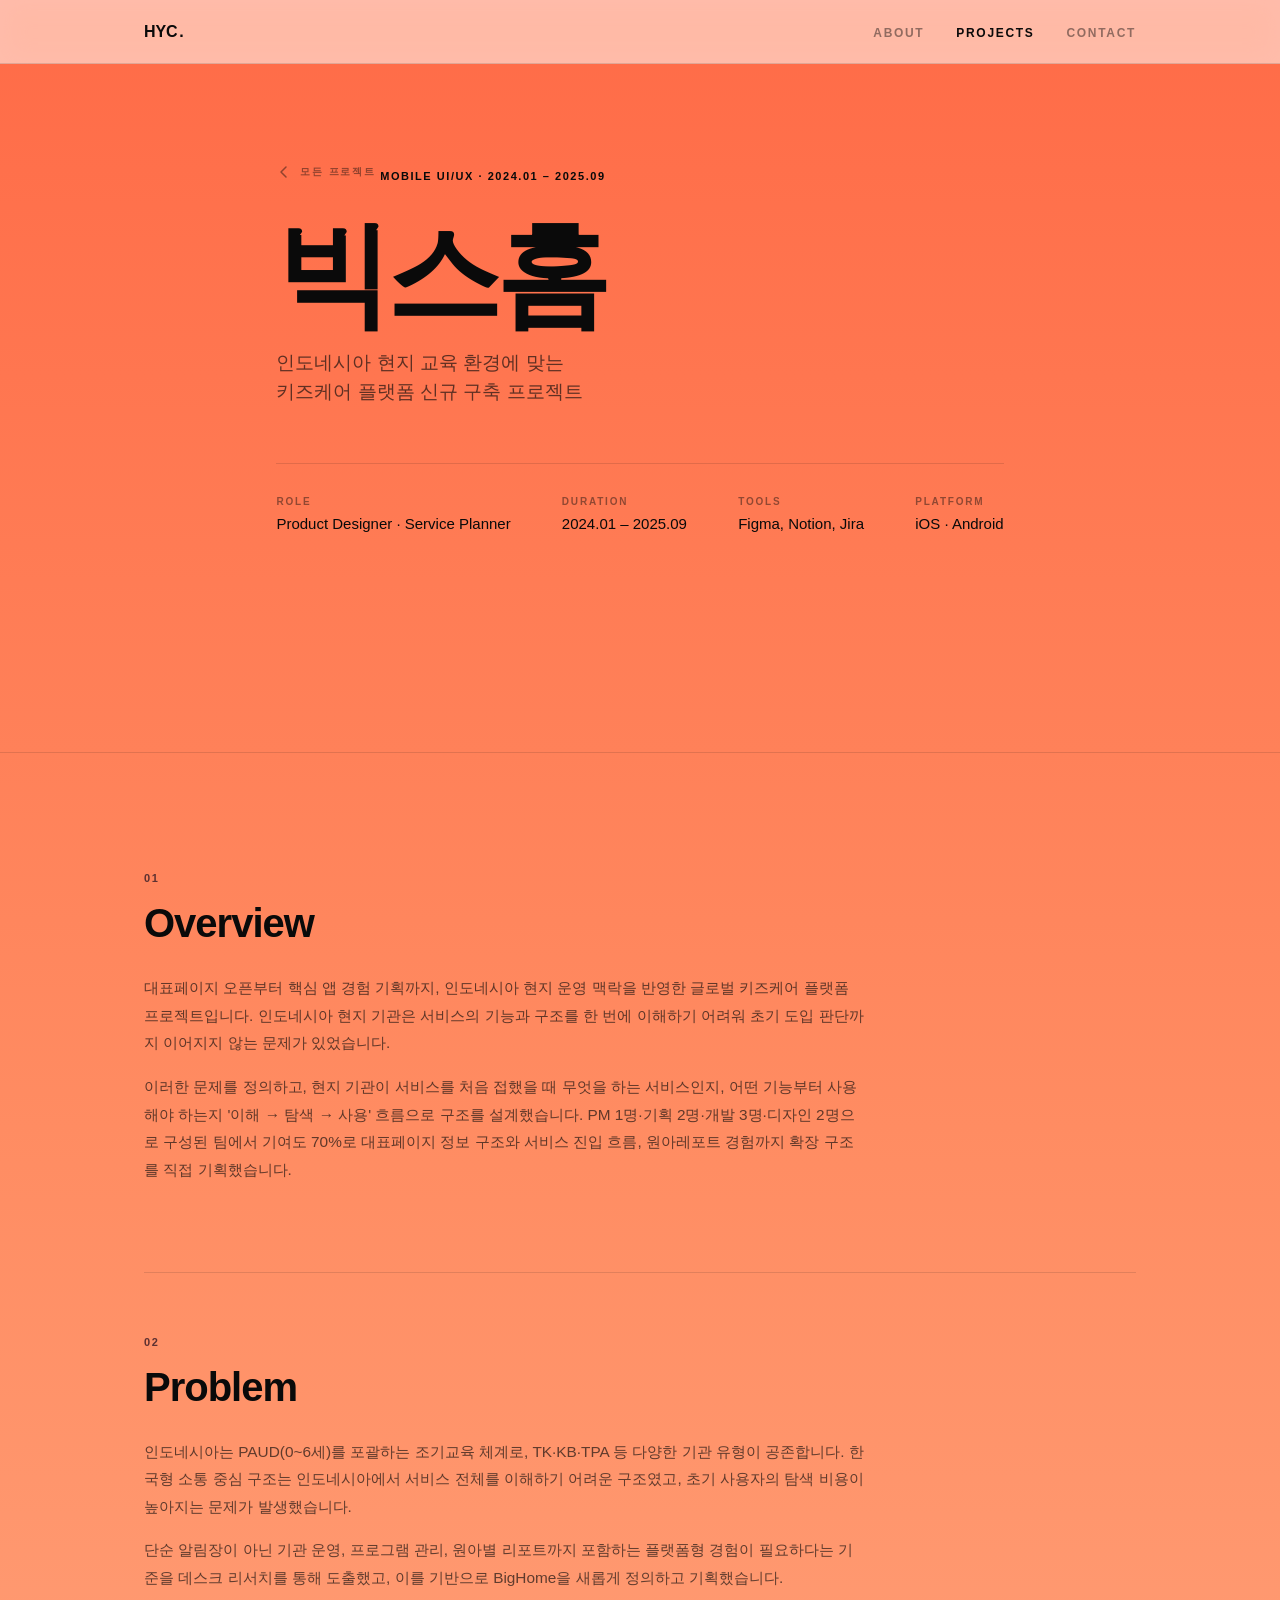
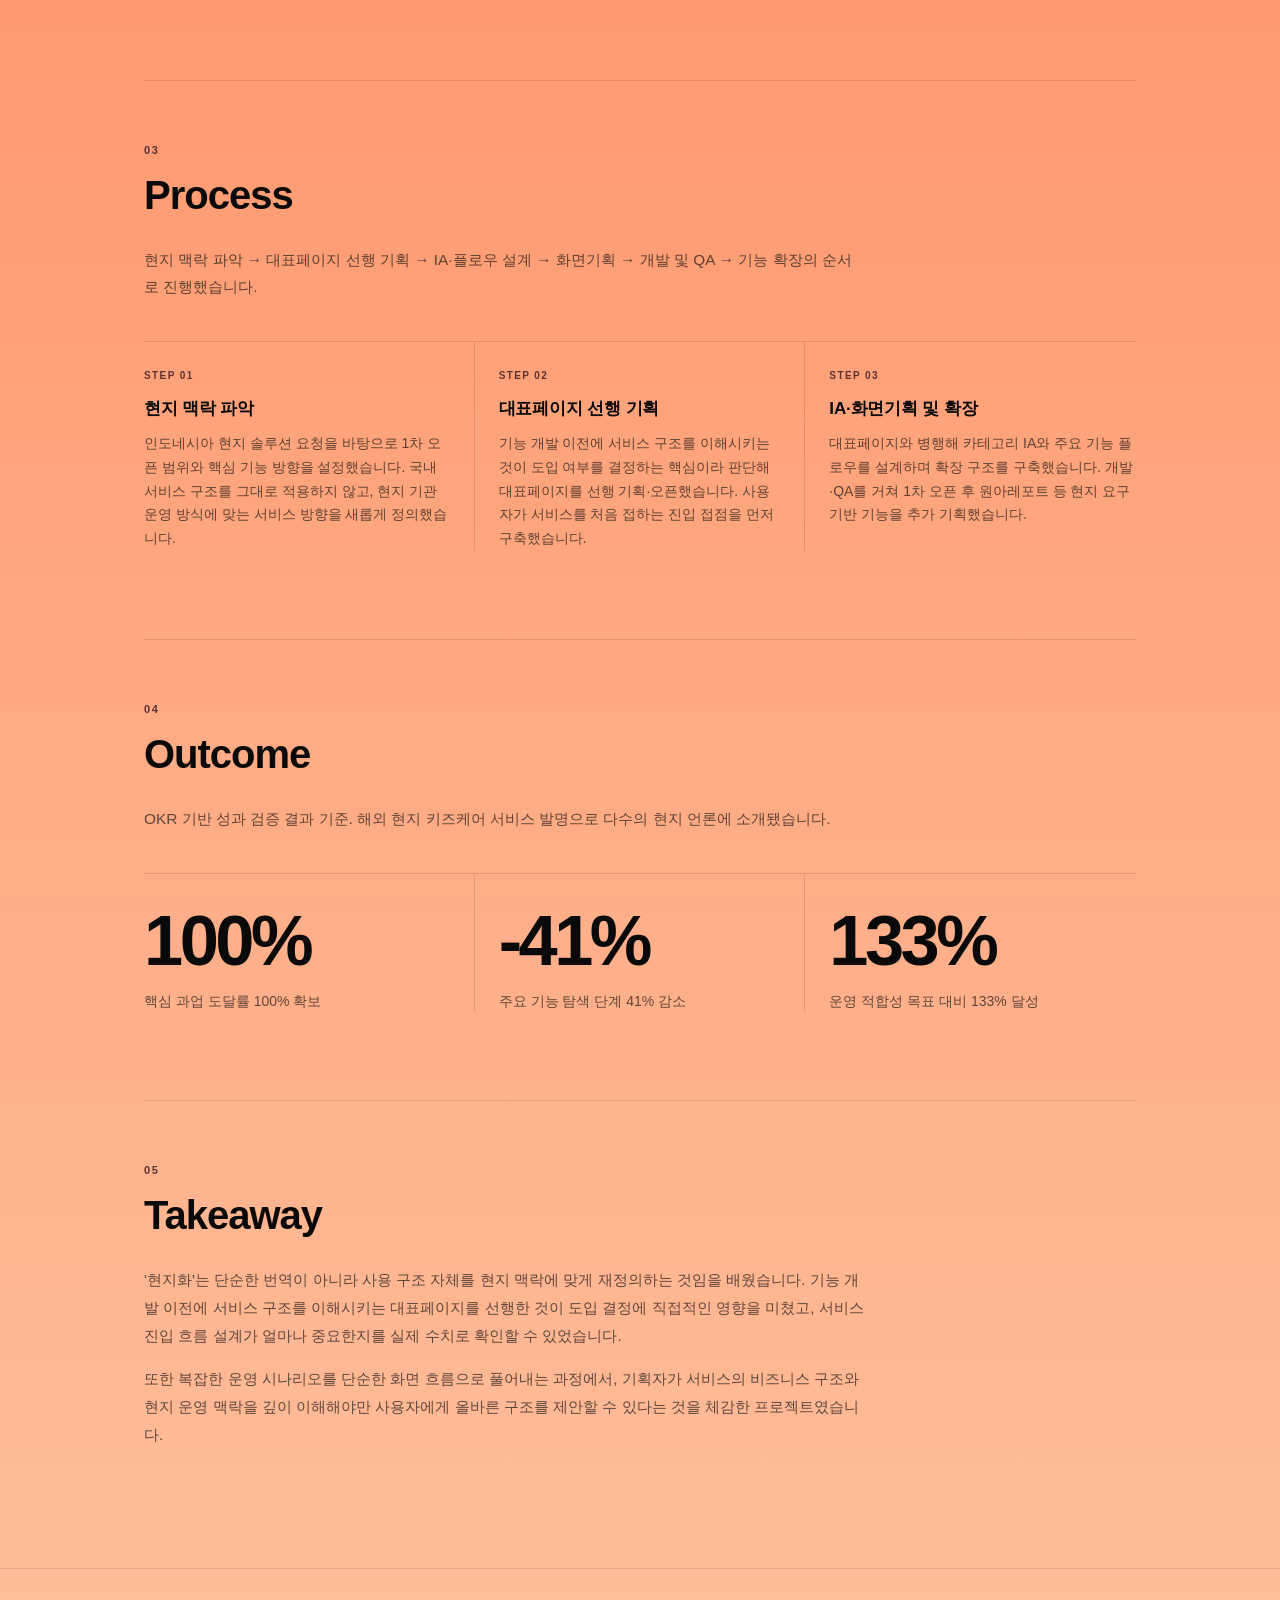
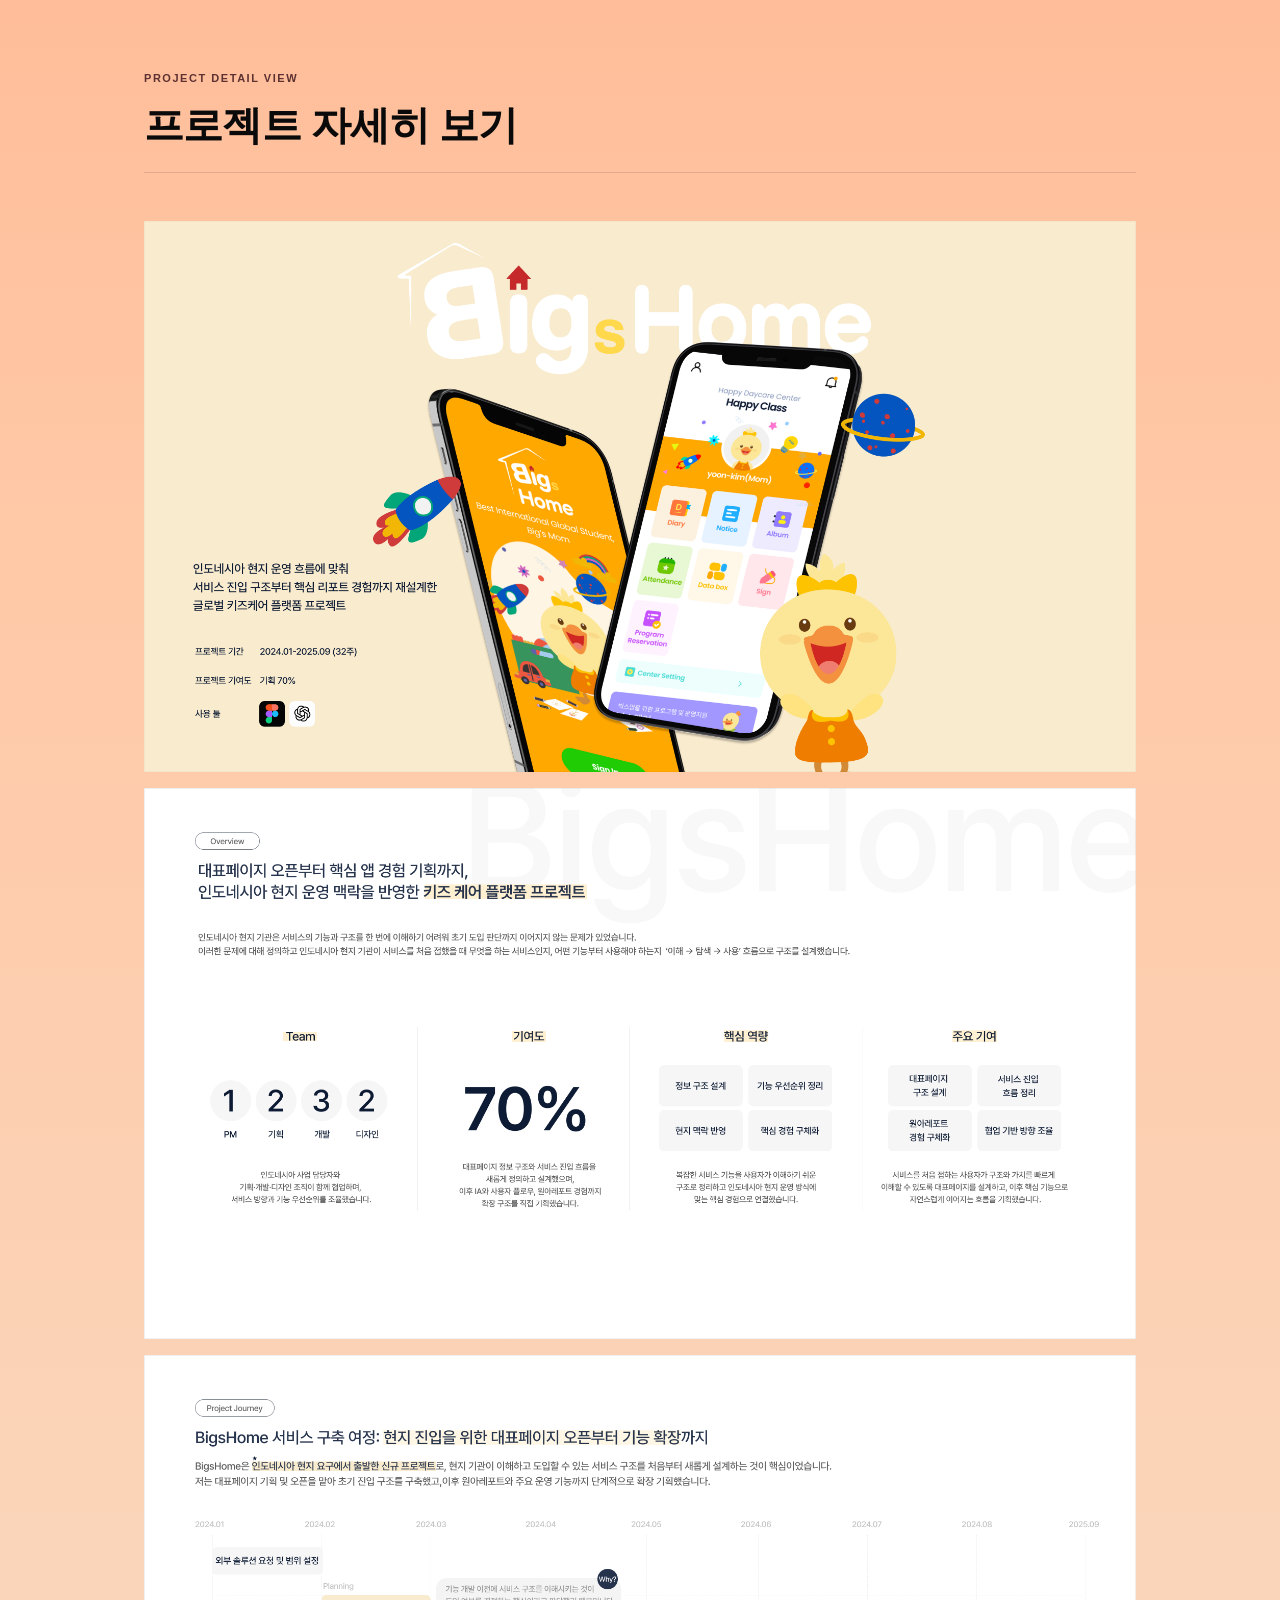
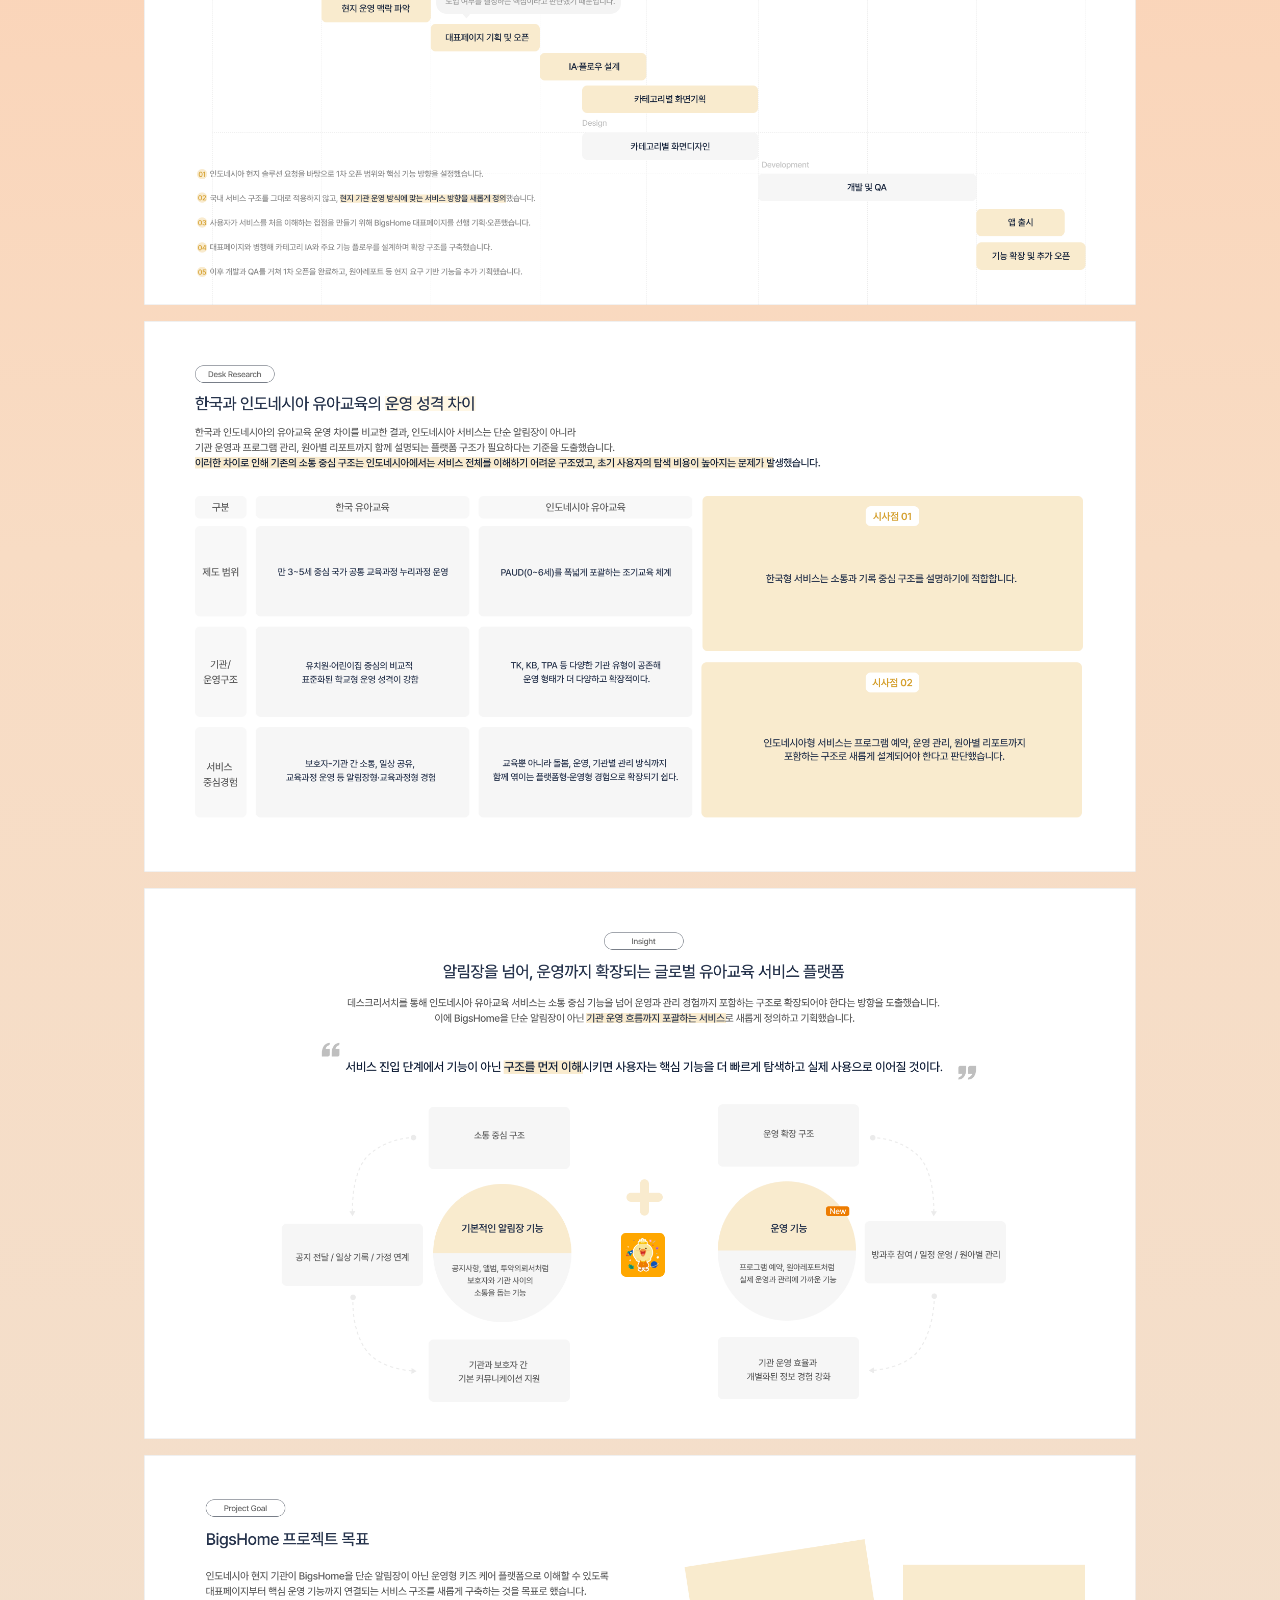
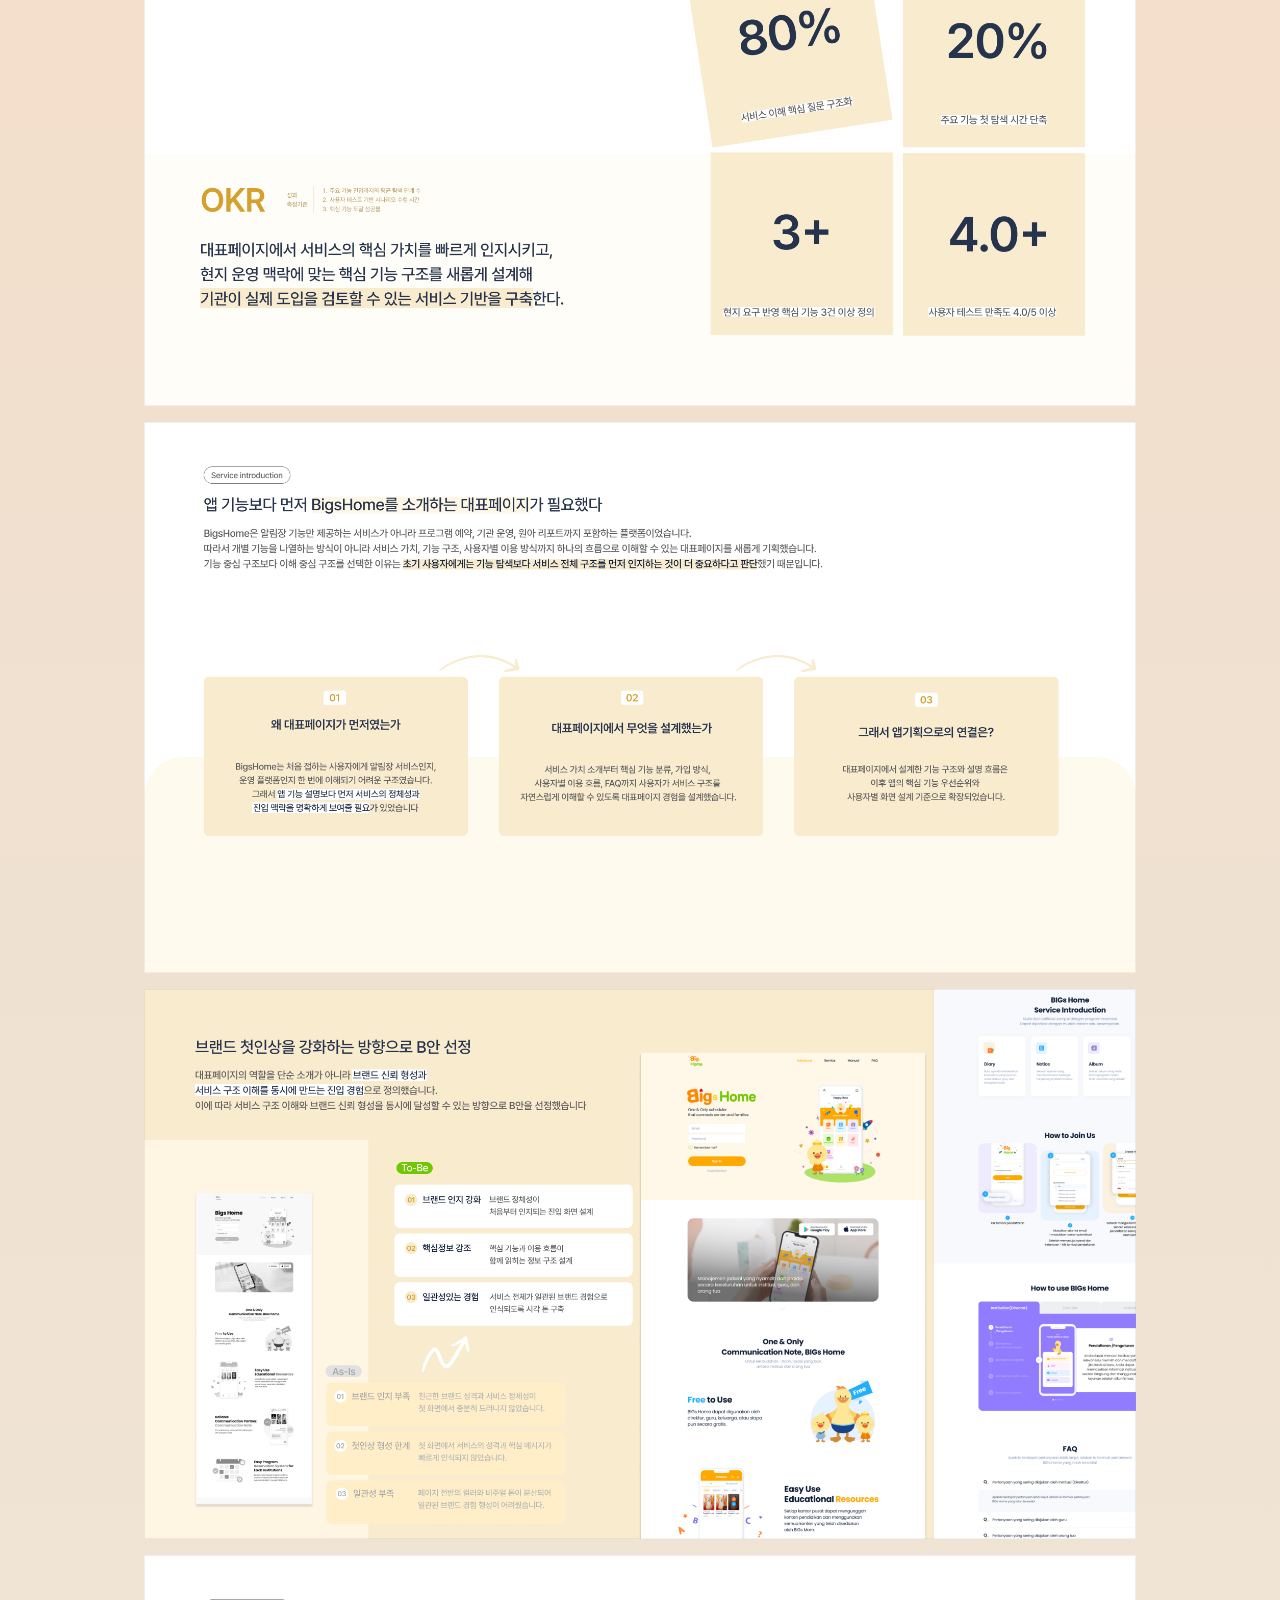
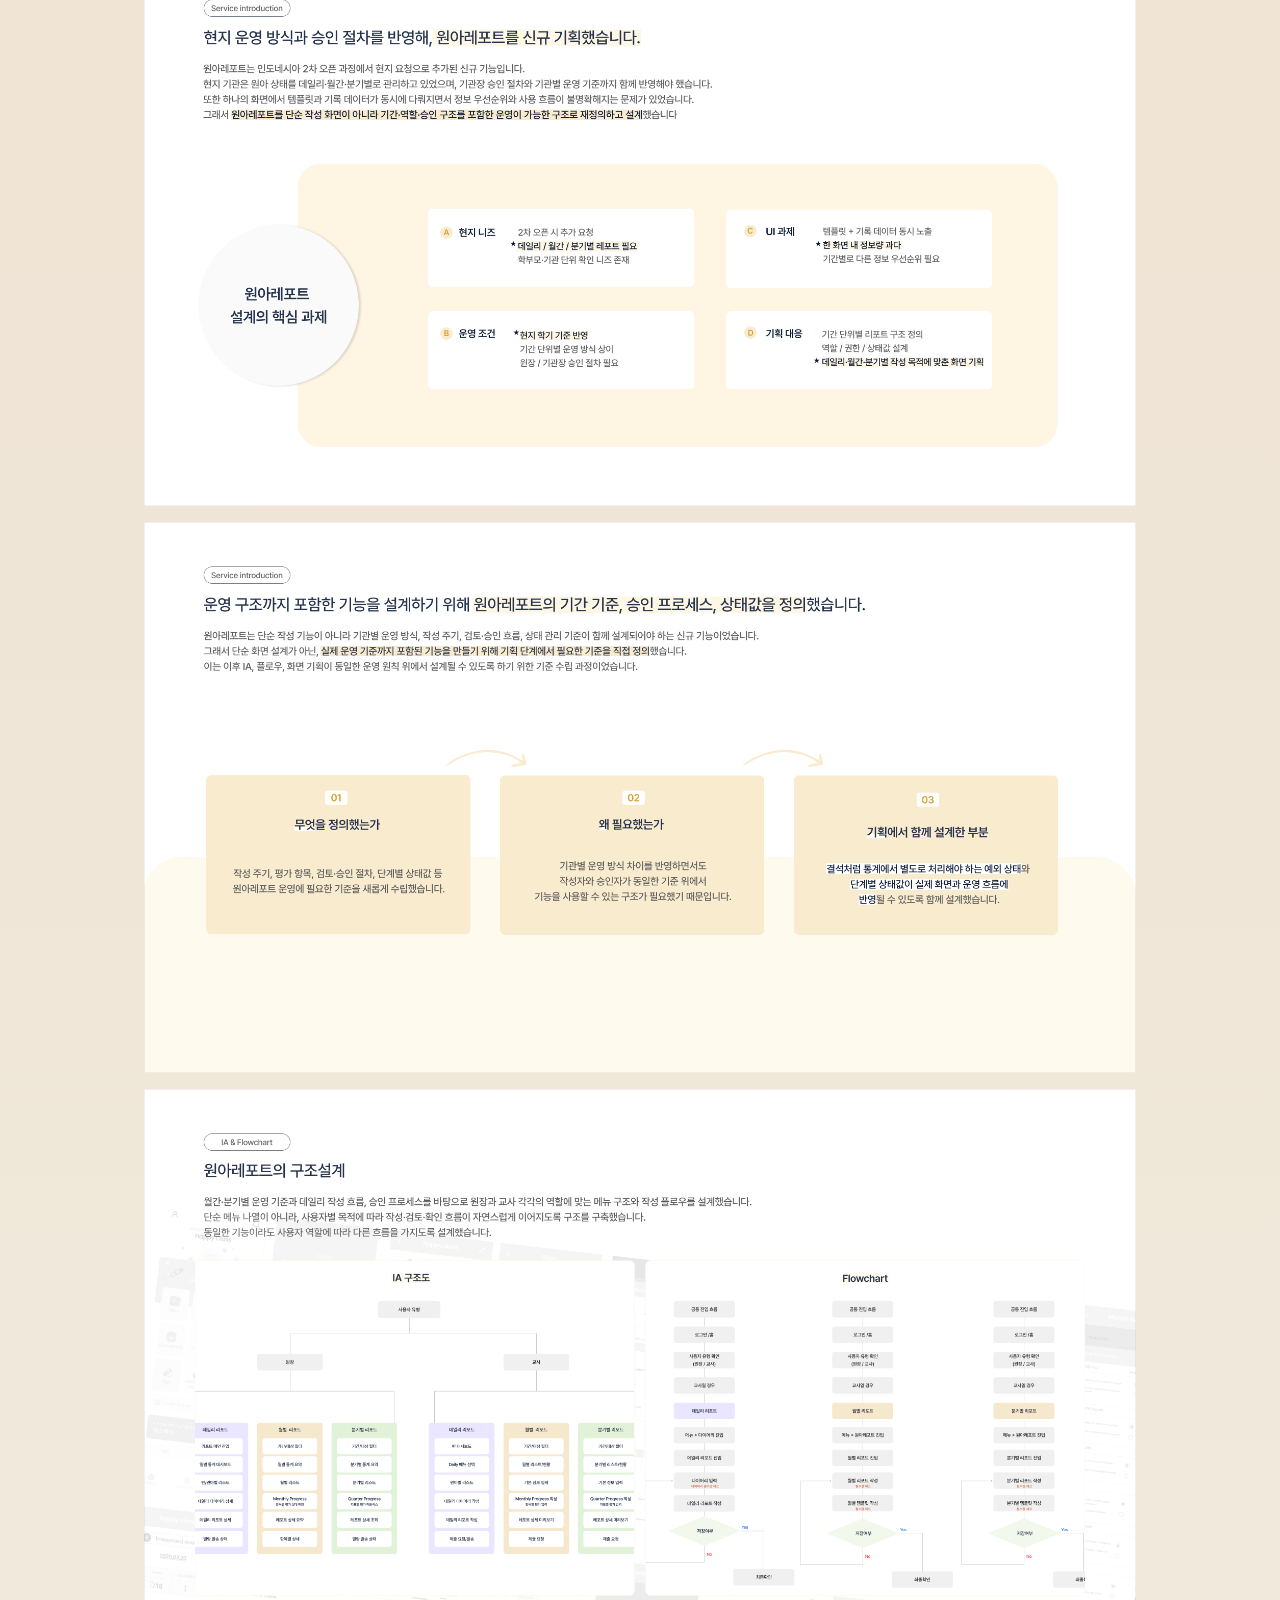
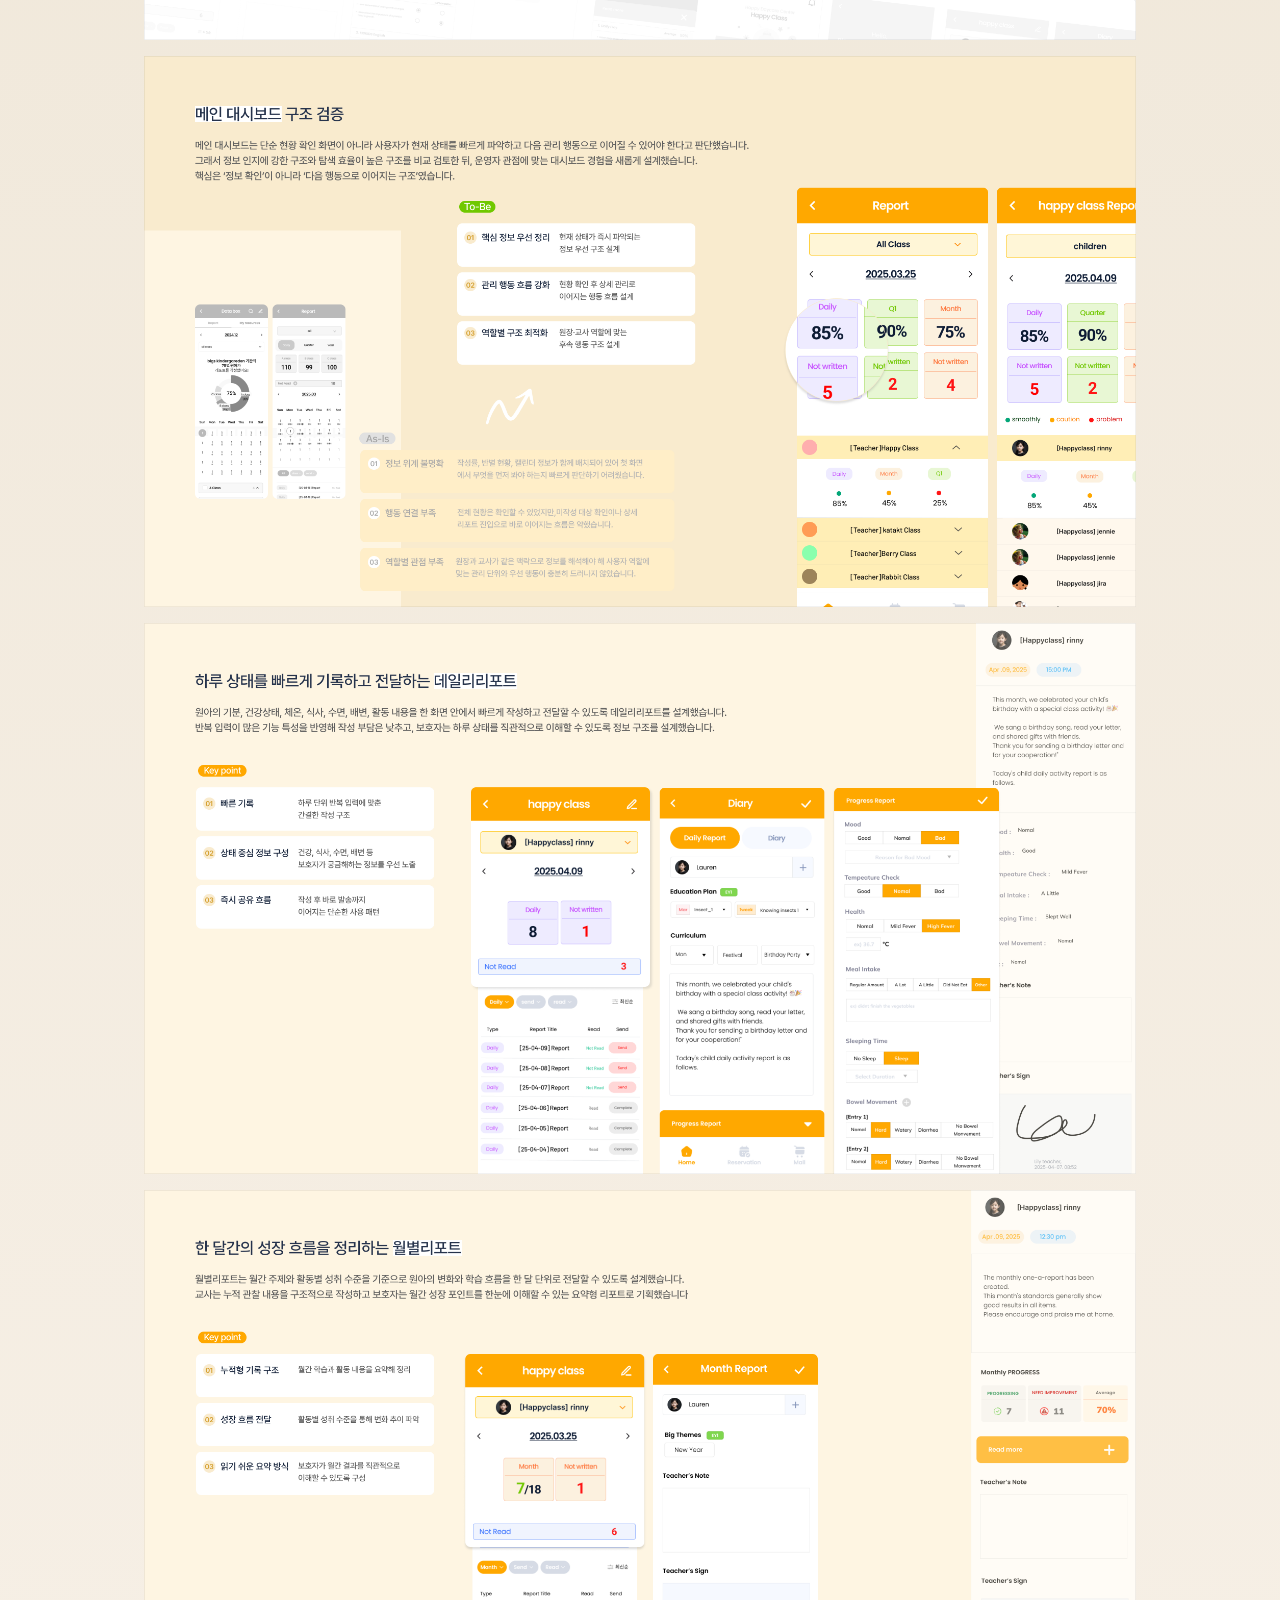
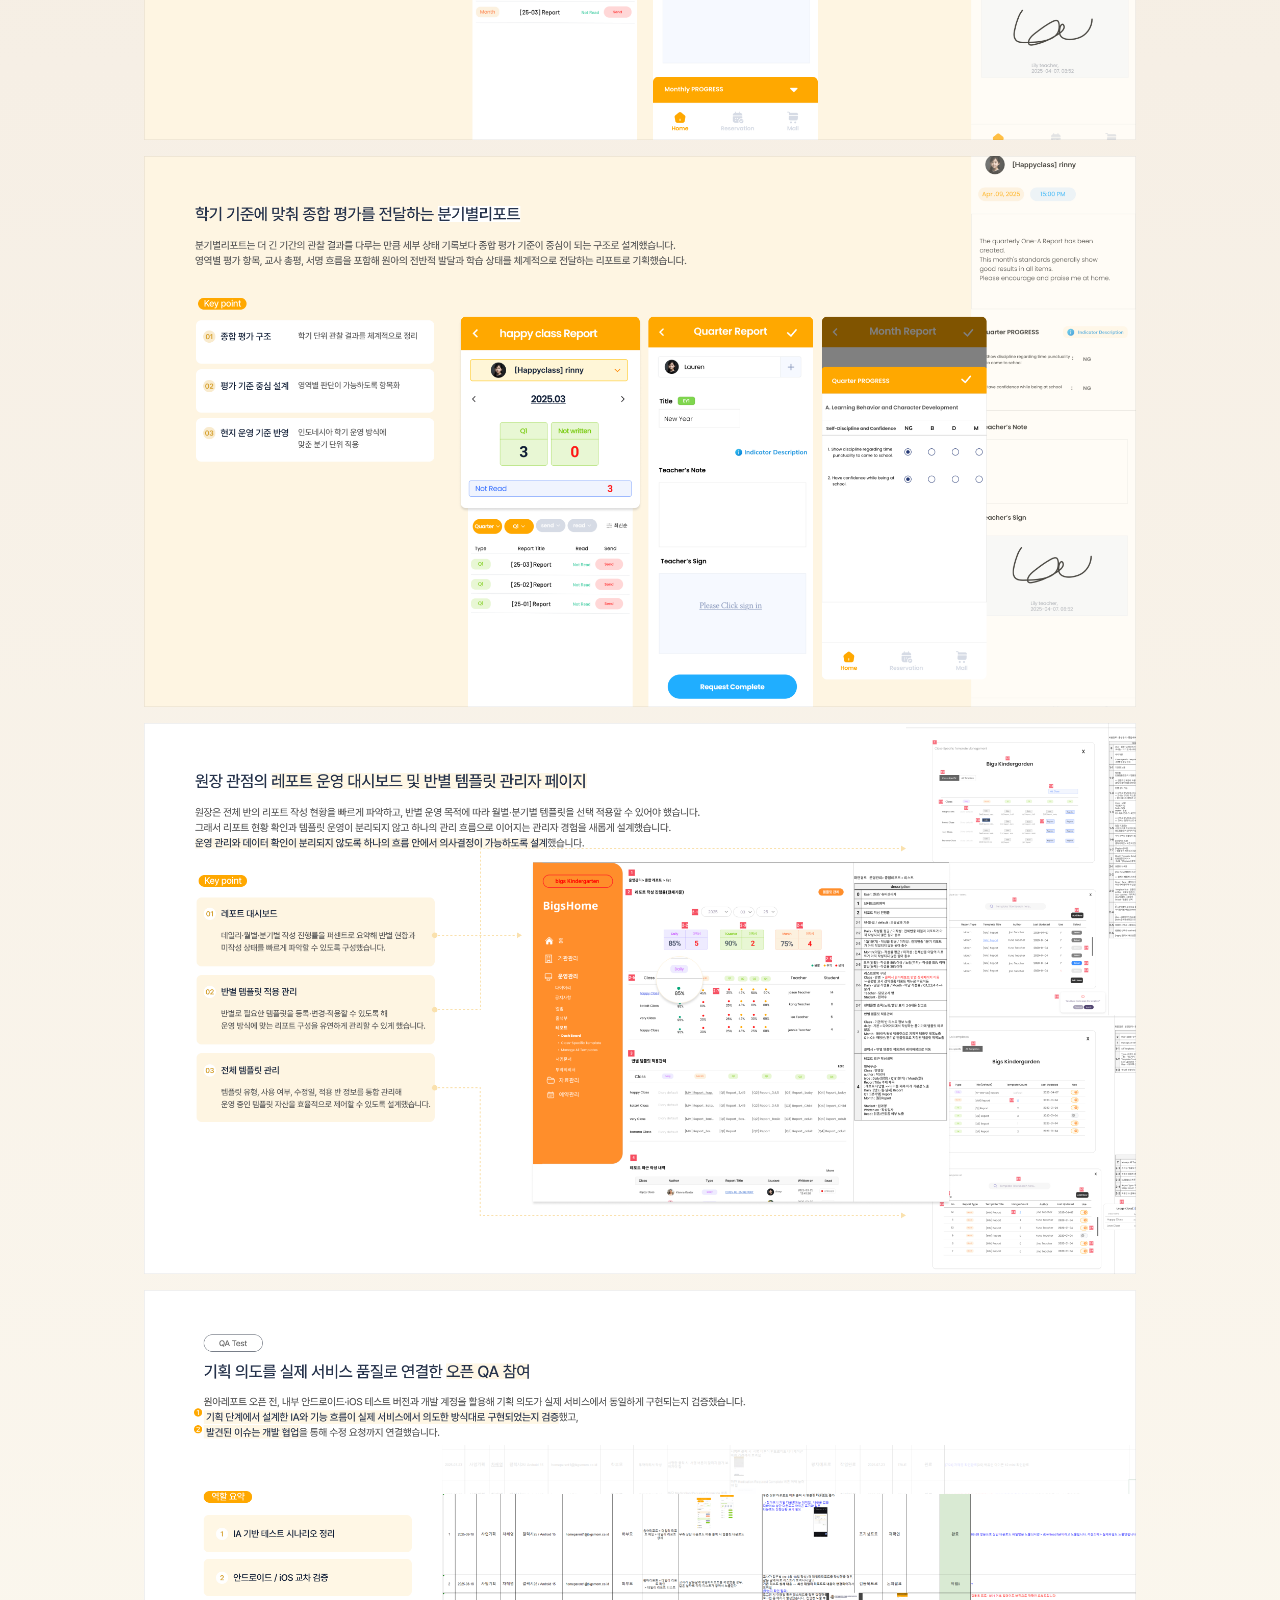
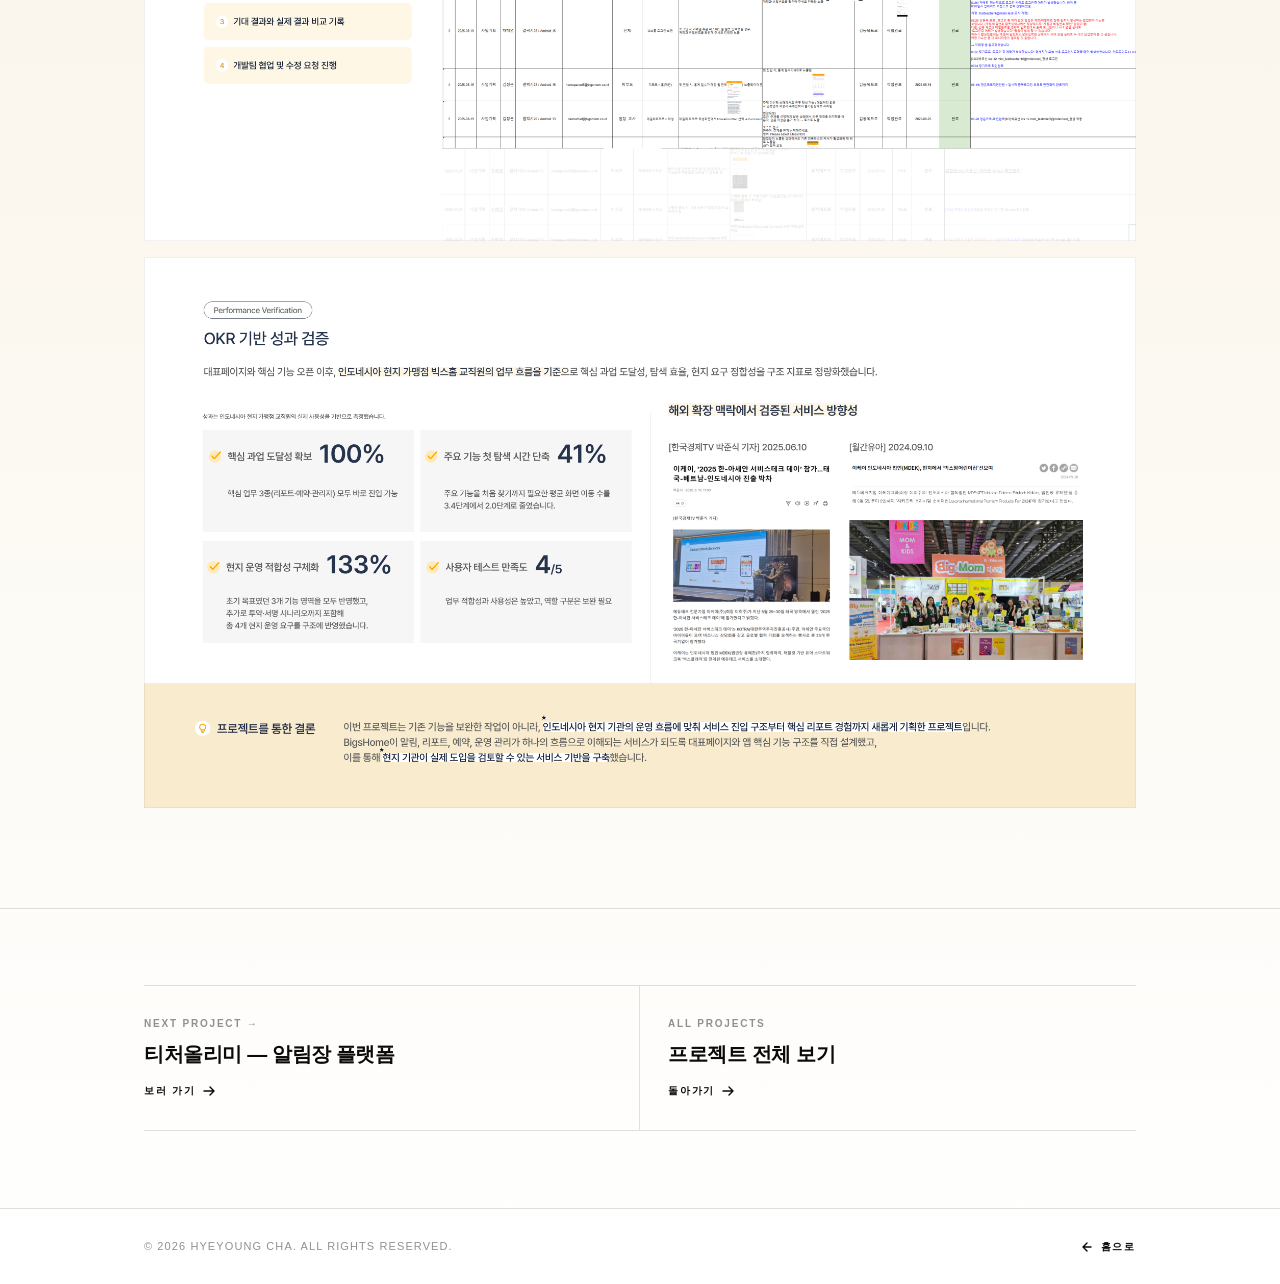
==== commit 33054e14: "feat: unify Role meta as dual designer-planner across project pages" ====
--- a/project-01.html
+++ b/project-01.html
@@ -9,11 +9,11 @@
   <meta property="og:type" content="article" />
   <meta property="og:title" content="빅스홈 — 인도네시아 키즈케어 플랫폼" />
   <meta property="og:description" content="인도네시아 현지 교육 환경과 운영 방식에 맞춘 키즈케어 플랫폼 신규 구축 프로젝트." />
-  <meta property="og:image" content="images/01_bixhome/01_빅스홈_표지.png" />
+  <meta property="og:image" content="https://ckgpdud.github.io/portfolio/images/01_bixhome/01_빅스홈_표지.png" />
   <meta property="og:locale" content="ko_KR" />
   <meta name="twitter:card" content="summary_large_image" />
   <meta name="twitter:title" content="빅스홈 — 인도네시아 키즈케어 플랫폼" />
-  <meta name="twitter:image" content="images/01_bixhome/01_빅스홈_표지.png" />
+  <meta name="twitter:image" content="https://ckgpdud.github.io/portfolio/images/01_bixhome/01_빅스홈_표지.png" />
   <link rel="stylesheet" href="style.css" />
 </head>
 <body>
@@ -56,7 +56,7 @@
       <div class="project-meta-row">
         <div class="project-meta-item">
           <div class="project-meta-key">Role</div>
-          <div class="project-meta-val">Product Designer</div>
+          <div class="project-meta-val">Product Designer · Service Planner</div>
         </div>
         <div class="project-meta-item">
           <div class="project-meta-key">Duration</div>
--- a/style.css
+++ b/style.css
@@ -124,6 +124,20 @@
 .nav-links a:hover,
 .nav-links a.active { color: var(--ink); }
 
+.nav-links a.nav-switch {
+  padding: 6px 12px;
+  border: 1px solid var(--ink-25);
+  border-radius: 999px;
+  color: var(--ink);
+  letter-spacing: .12em;
+  transition: background .2s, color .2s, border-color .2s;
+}
+.nav-links a.nav-switch:hover {
+  background: var(--ink);
+  color: var(--paper);
+  border-color: var(--ink);
+}
+
 .nav-toggle {
   display: none;
   flex-direction: column;
